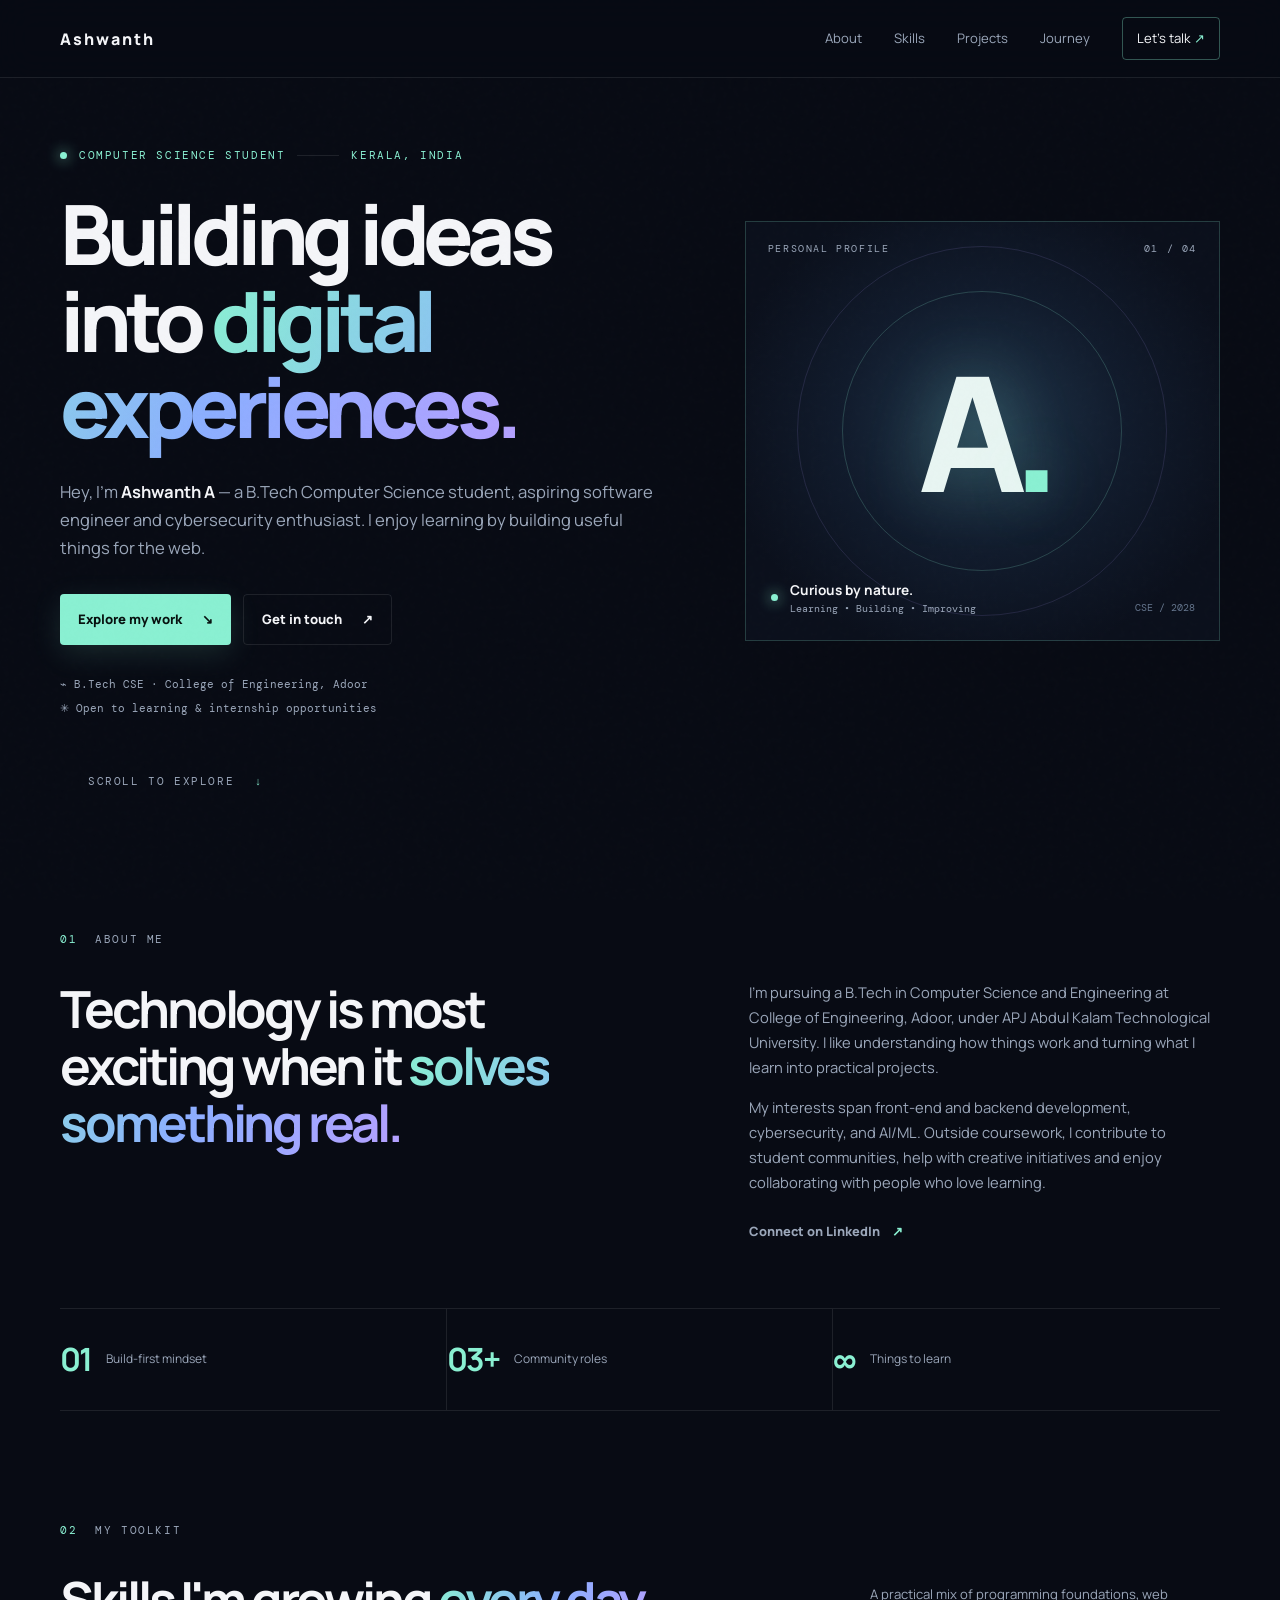
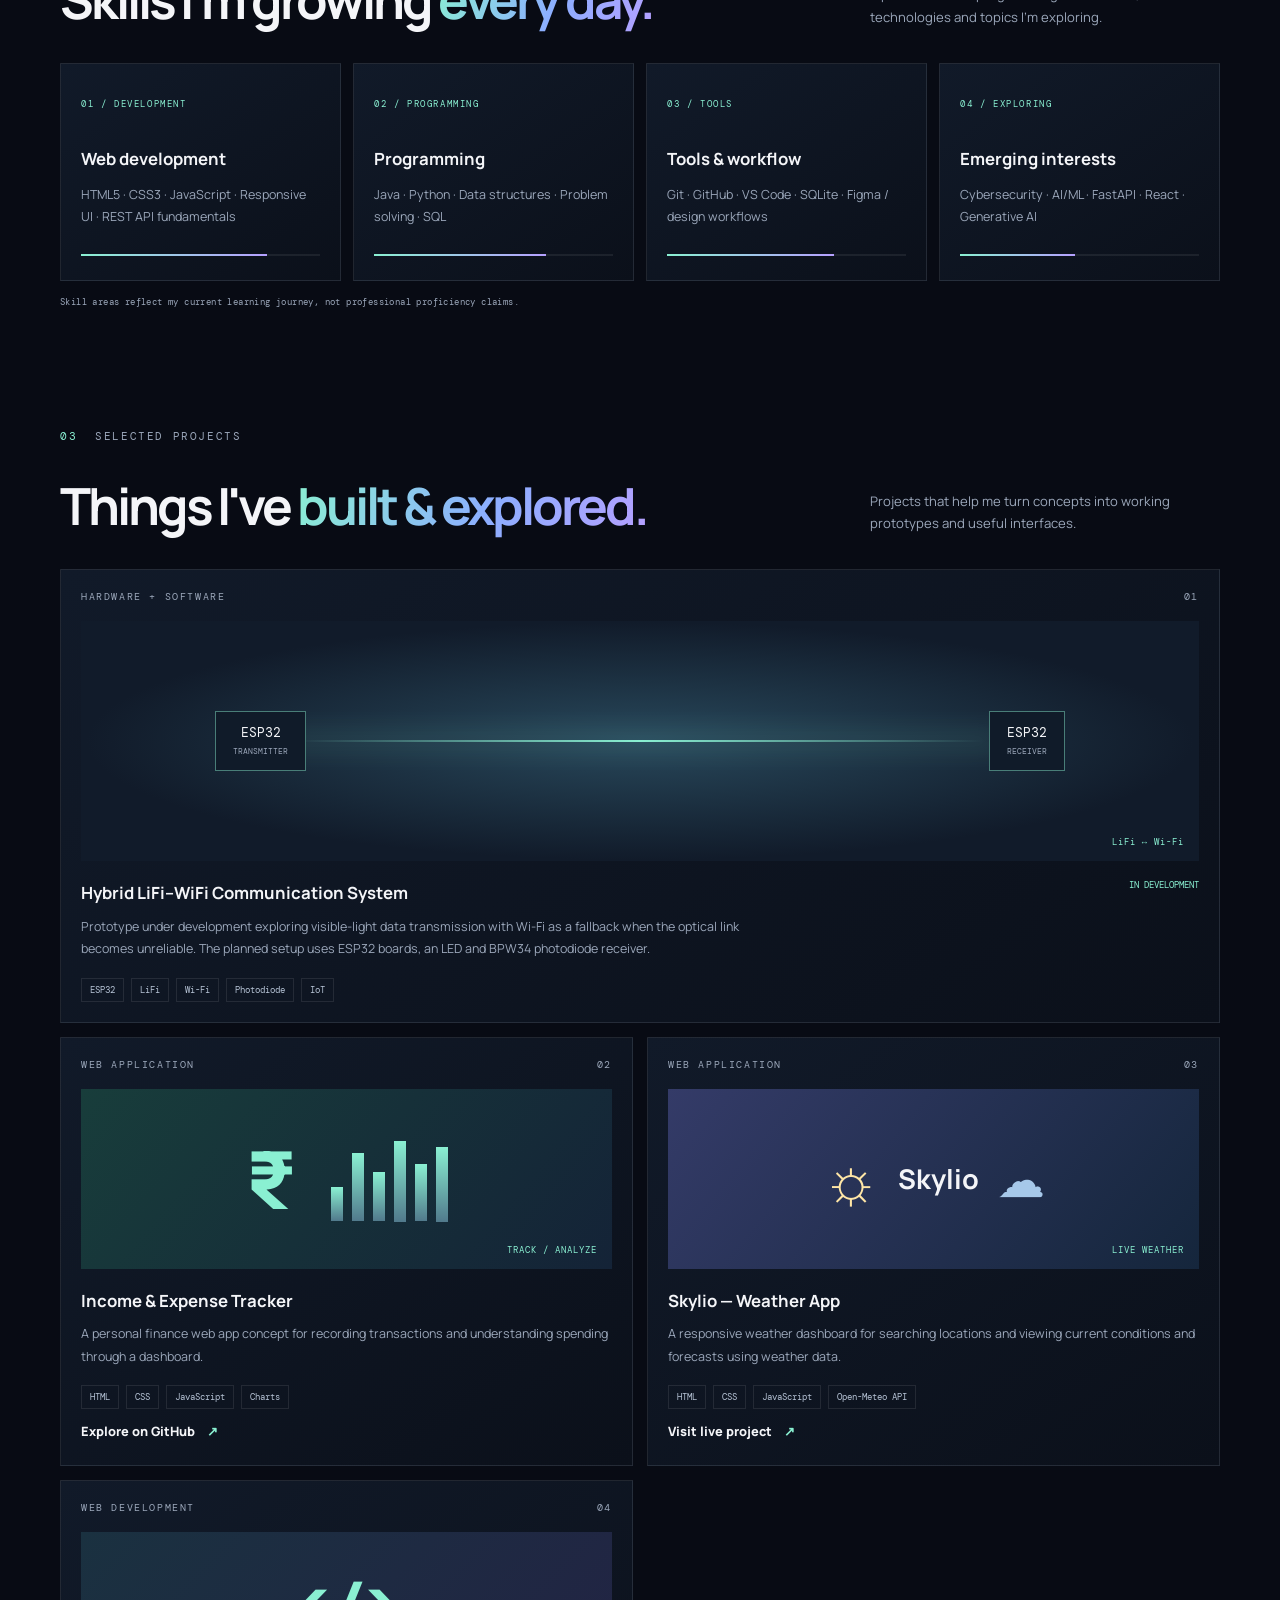
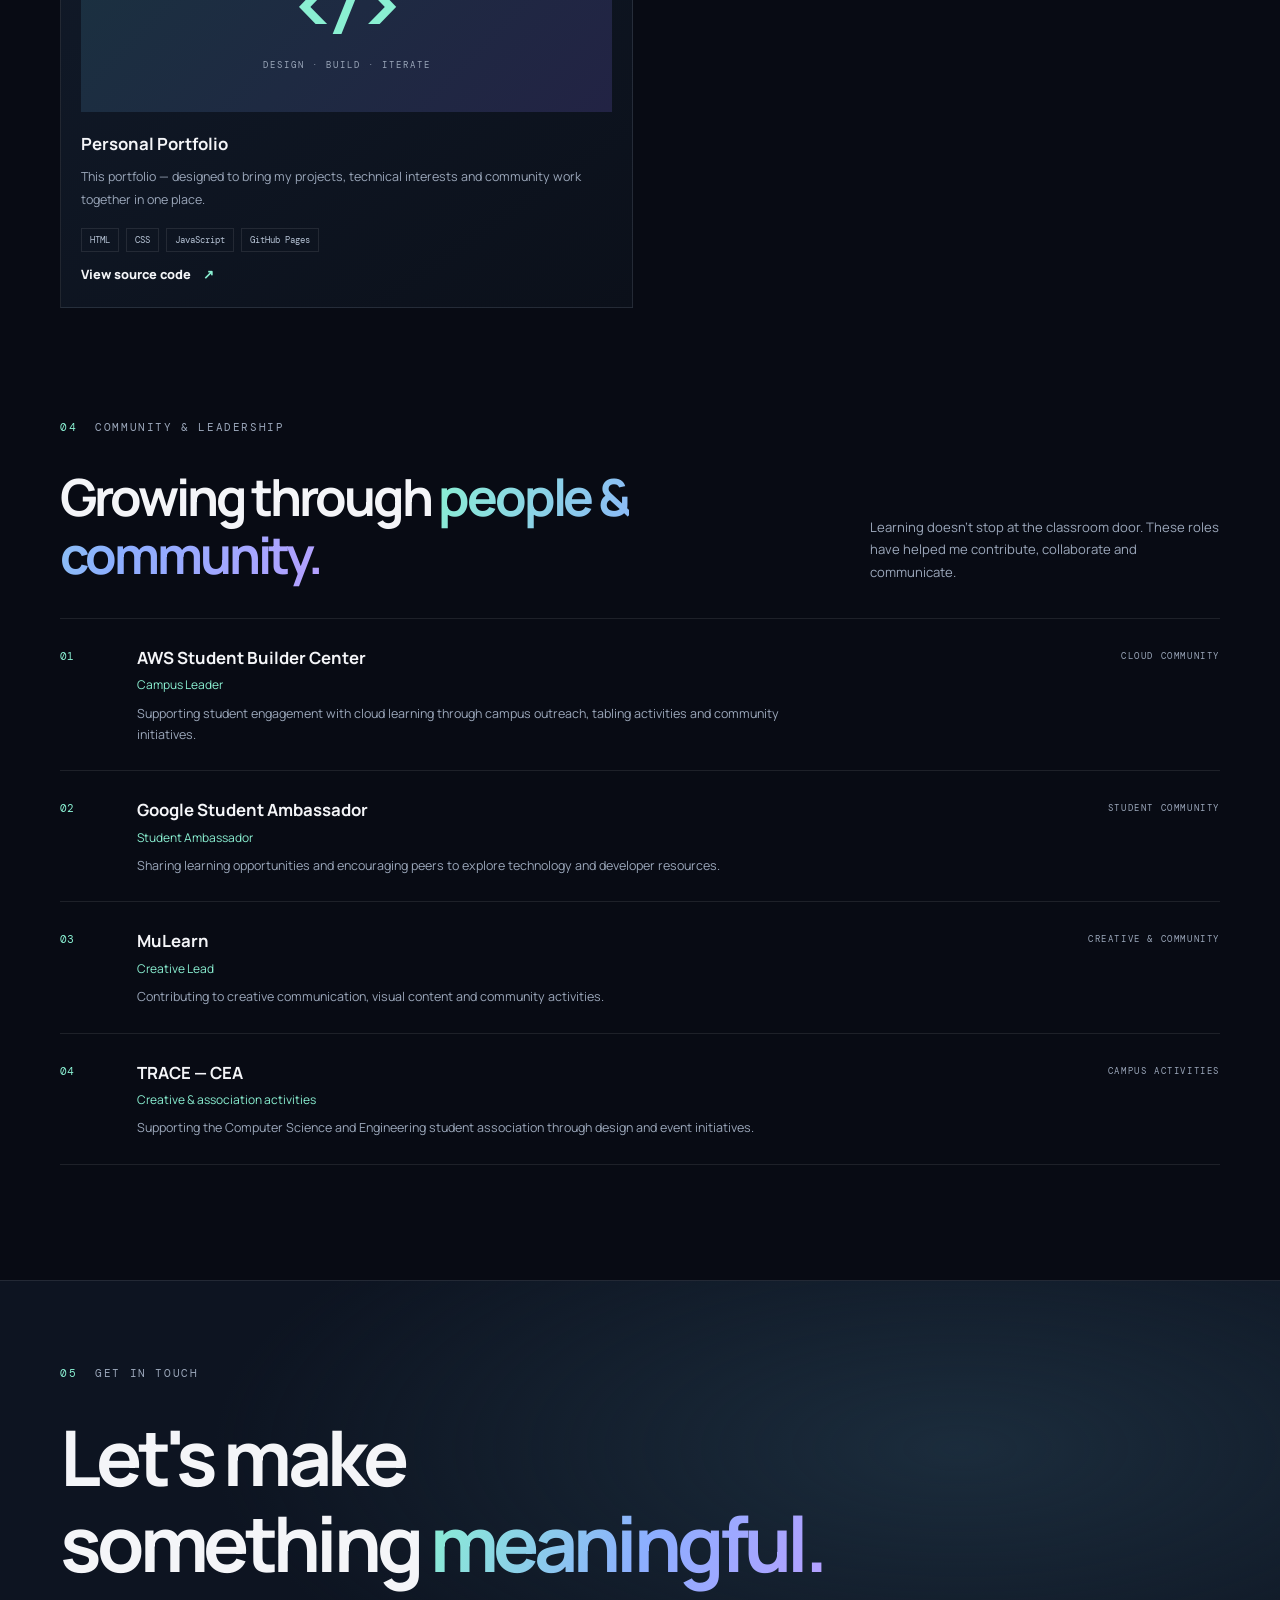
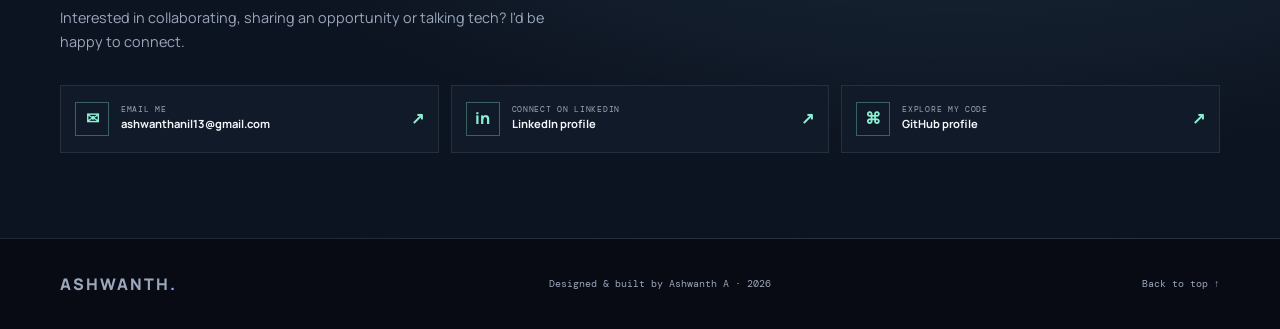
==== index.html @ e75d630b "Change brand name from ASHWANTH to Ashwanth" ====
<!DOCTYPE html>
<html lang="en">
<head>
  <meta charset="UTF-8">
  <meta name="viewport" content="width=device-width, initial-scale=1.0">
  <meta name="description" content="Ashwanth A — Computer Science student, aspiring software engineer and cybersecurity enthusiast. Explore projects, skills and community work.">
  <meta name="theme-color" content="#080b14">
  <title>Ashwanth A — Portfolio</title>
  <link rel="preconnect" href="https://fonts.googleapis.com">
  <link rel="preconnect" href="https://fonts.gstatic.com" crossorigin>
  <link href="https://fonts.googleapis.com/css2?family=DM+Mono:wght@400;500&family=Manrope:wght@400;500;600;700;800&display=swap" rel="stylesheet">
  <link rel="stylesheet" href="style.css">
  <script src="script.js" defer></script>
</head>
<body>
  <div class="noise" aria-hidden="true"></div>
  <header class="header">
    <a class="brand" href="#home">Ashwanth</a>
    <button class="menu-toggle" aria-label="Toggle navigation" aria-expanded="false">☰</button>
    <nav class="nav" aria-label="Main navigation">
      <a href="#about">About</a><a href="#skills">Skills</a><a href="#projects">Projects</a><a href="#journey">Journey</a>
      <a class="nav-cta" href="#contact">Let's talk <span>↗</span></a>
    </nav>
  </header>

  <main>
    <section class="hero wrap" id="home">
      <div class="hero-content reveal">
        <p class="eyebrow"><span class="pulse"></span> COMPUTER SCIENCE STUDENT <span class="eyebrow-line"></span> KERALA, INDIA</p>
        <h1>Building ideas<br>into <span class="gradient">digital experiences.</span></h1>
        <p class="hero-lead">Hey, I'm <strong>Ashwanth A</strong> — a B.Tech Computer Science student, aspiring software engineer and cybersecurity enthusiast. I enjoy learning by building useful things for the web.</p>
        <div class="actions">
          <a class="btn primary" href="#projects">Explore my work <span>↘</span></a>
          <a class="btn secondary" href="#contact">Get in touch <span>↗</span></a>
        </div>
        <div class="quick-facts"><span>⌁ B.Tech CSE · College of Engineering, Adoor</span><span>✳ Open to learning & internship opportunities</span></div>
      </div>
      <aside class="hero-visual reveal" aria-label="Personal introduction">
        <div class="visual-top"><span>PERSONAL PROFILE</span><span>01 / 04</span></div>
        <div class="orbit orbit-one"></div><div class="orbit orbit-two"></div>
        <div class="monogram">A<span>.</span></div>
        <div class="visual-caption"><span class="caption-dot"></span><div><strong>Curious by nature.</strong><small>Learning • Building • Improving</small></div></div>
        <div class="visual-index">CSE / 2028</div>
      </aside>
      <a class="scroll-cue" href="#about">SCROLL TO EXPLORE <span>↓</span></a>
    </section>

    <section class="section wrap" id="about">
      <div class="section-label"><span>01</span><span>ABOUT ME</span></div>
      <div class="about-layout">
        <h2>Technology is most exciting when it <span class="gradient">solves something real.</span></h2>
        <div class="about-copy">
          <p>I'm pursuing a B.Tech in Computer Science and Engineering at College of Engineering, Adoor, under APJ Abdul Kalam Technological University. I like understanding how things work and turning what I learn into practical projects.</p>
          <p>My interests span front-end and backend development, cybersecurity, and AI/ML. Outside coursework, I contribute to student communities, help with creative initiatives and enjoy collaborating with people who love learning.</p>
          <a class="inline-link" href="https://www.linkedin.com/in/ashwanth-a13-" target="_blank" rel="noreferrer">Connect on LinkedIn <span>↗</span></a>
        </div>
      </div>
      <div class="stats-row">
        <div><strong>01</strong><span>Build-first mindset</span></div><div><strong>03+</strong><span>Community roles</span></div><div><strong>∞</strong><span>Things to learn</span></div>
      </div>
    </section>

    <section class="section wrap" id="skills">
      <div class="section-label"><span>02</span><span>MY TOOLKIT</span></div>
      <div class="section-heading"><h2>Skills I'm growing <span class="gradient">every day.</span></h2><p>A practical mix of programming foundations, web technologies and topics I'm exploring.</p></div>
      <div class="skills-grid">
        <article class="skill-card"><span class="card-index">01 / DEVELOPMENT</span><h3>Web development</h3><p>HTML5 · CSS3 · JavaScript · Responsive UI · REST API fundamentals</p><div class="skill-line"><i style="width:78%"></i></div></article>
        <article class="skill-card"><span class="card-index">02 / PROGRAMMING</span><h3>Programming</h3><p>Java · Python · Data structures · Problem solving · SQL</p><div class="skill-line"><i style="width:72%"></i></div></article>
        <article class="skill-card"><span class="card-index">03 / TOOLS</span><h3>Tools & workflow</h3><p>Git · GitHub · VS Code · SQLite · Figma / design workflows</p><div class="skill-line"><i style="width:70%"></i></div></article>
        <article class="skill-card"><span class="card-index">04 / EXPLORING</span><h3>Emerging interests</h3><p>Cybersecurity · AI/ML · FastAPI · React · Generative AI</p><div class="skill-line"><i style="width:48%"></i></div></article>
      </div>
      <p class="fine-print">Skill areas reflect my current learning journey, not professional proficiency claims.</p>
    </section>

    <section class="section wrap" id="projects">
      <div class="section-label"><span>03</span><span>SELECTED PROJECTS</span></div>
      <div class="section-heading"><h2>Things I've <span class="gradient">built & explored.</span></h2><p>Projects that help me turn concepts into working prototypes and useful interfaces.</p></div>
      <div class="projects-grid">
        <article class="project-card featured-project reveal">
          <div class="project-meta"><span>HARDWARE + SOFTWARE</span><span>01</span></div>
          <div class="project-visual lifi-visual"><div class="light-beam"></div><span class="node node-tx">ESP32<br><small>TRANSMITTER</small></span><span class="node node-rx">ESP32<br><small>RECEIVER</small></span><span class="visual-tag">LiFi ↔ Wi-Fi</span></div>
          <div class="project-info"><div><h3>Hybrid LiFi–WiFi Communication System</h3><p>Prototype under development exploring visible-light data transmission with Wi-Fi as a fallback when the optical link becomes unreliable. The planned setup uses ESP32 boards, an LED and BPW34 photodiode receiver.</p></div><span class="status">IN DEVELOPMENT</span></div>
          <div class="tags"><span>ESP32</span><span>LiFi</span><span>Wi-Fi</span><span>Photodiode</span><span>IoT</span></div>
        </article>
        <article class="project-card reveal">
          <div class="project-meta"><span>WEB APPLICATION</span><span>02</span></div>
          <div class="project-visual expense-visual"><span class="currency">₹</span><div class="bars"><i></i><i></i><i></i><i></i><i></i><i></i></div><span class="visual-tag">TRACK / ANALYZE</span></div>
          <div class="project-info"><div><h3>Income & Expense Tracker</h3><p>A personal finance web app concept for recording transactions and understanding spending through a dashboard.</p></div></div>
          <div class="tags"><span>HTML</span><span>CSS</span><span>JavaScript</span><span>Charts</span></div>
          <a class="project-link" href="https://github.com/ashwanth-a" target="_blank" rel="noreferrer">Explore on GitHub <span>↗</span></a>
        </article>
        <article class="project-card reveal">
          <div class="project-meta"><span>WEB APPLICATION</span><span>03</span></div>
          <div class="project-visual weather-visual"><span class="sun">☼</span><strong>Skylio</strong><span class="weather-cloud">☁</span><span class="visual-tag">LIVE WEATHER</span></div>
          <div class="project-info"><div><h3>Skylio — Weather App</h3><p>A responsive weather dashboard for searching locations and viewing current conditions and forecasts using weather data.</p></div></div>
          <div class="tags"><span>HTML</span><span>CSS</span><span>JavaScript</span><span>Open-Meteo API</span></div>
          <a class="project-link" href="https://ashwanth-a.github.io/weather-app/" target="_blank" rel="noreferrer">Visit live project <span>↗</span></a>
        </article>
        <article class="project-card reveal">
          <div class="project-meta"><span>WEB DEVELOPMENT</span><span>04</span></div>
          <div class="project-visual portfolio-visual"><span> &lt;/&gt; </span><small>DESIGN · BUILD · ITERATE</small></div>
          <div class="project-info"><div><h3>Personal Portfolio</h3><p>This portfolio — designed to bring my projects, technical interests and community work together in one place.</p></div></div>
          <div class="tags"><span>HTML</span><span>CSS</span><span>JavaScript</span><span>GitHub Pages</span></div>
          <a class="project-link" href="https://github.com/ashwanth-a/ash-portfolio" target="_blank" rel="noreferrer">View source code <span>↗</span></a>
        </article>
      </div>
    </section>

    <section class="section wrap" id="journey">
      <div class="section-label"><span>04</span><span>COMMUNITY & LEADERSHIP</span></div>
      <div class="section-heading"><h2>Growing through <span class="gradient">people & community.</span></h2><p>Learning doesn't stop at the classroom door. These roles have helped me contribute, collaborate and communicate.</p></div>
      <div class="timeline">
        <article><span class="timeline-mark">01</span><div><h3>AWS Student Builder Center</h3><p class="role">Campus Leader</p><p>Supporting student engagement with cloud learning through campus outreach, tabling activities and community initiatives.</p></div><span class="timeline-type">CLOUD COMMUNITY</span></article>
        <article><span class="timeline-mark">02</span><div><h3>Google Student Ambassador</h3><p class="role">Student Ambassador</p><p>Sharing learning opportunities and encouraging peers to explore technology and developer resources.</p></div><span class="timeline-type">STUDENT COMMUNITY</span></article>
        <article><span class="timeline-mark">03</span><div><h3>MuLearn</h3><p class="role">Creative Lead</p><p>Contributing to creative communication, visual content and community activities.</p></div><span class="timeline-type">CREATIVE & COMMUNITY</span></article>
        <article><span class="timeline-mark">04</span><div><h3>TRACE — CEA</h3><p class="role">Creative & association activities</p><p>Supporting the Computer Science and Engineering student association through design and event initiatives.</p></div><span class="timeline-type">CAMPUS ACTIVITIES</span></article>
      </div>
    </section>

    <section class="contact-section" id="contact">
      <div class="wrap contact-inner reveal"><div class="section-label"><span>05</span><span>GET IN TOUCH</span></div><h2>Let's make<br>something <span class="gradient">meaningful.</span></h2><p>Interested in collaborating, sharing an opportunity or talking tech? I'd be happy to connect.</p><div class="contact-options">
          <a class="contact-option" href="mailto:ashwanthanil13@gmail.com"><span class="contact-icon">✉</span><span><small>EMAIL ME</small><strong>ashwanthanil13@gmail.com</strong></span><b>↗</b></a>
          <a class="contact-option" href="https://www.linkedin.com/in/ashwanth-a13-/" target="_blank" rel="noreferrer"><span class="contact-icon">in</span><span><small>CONNECT ON LINKEDIN</small><strong>LinkedIn profile</strong></span><b>↗</b></a>
          <a class="contact-option" href="https://github.com/ashwanth-a" target="_blank" rel="noreferrer"><span class="contact-icon">⌘</span><span><small>EXPLORE MY CODE</small><strong>GitHub profile</strong></span><b>↗</b></a>
        </div></div>
    </section>
  </main>
  <footer class="footer wrap"><a class="brand" href="#home">ASHWANTH<span>.</span></a><span>Designed & built by Ashwanth A · <span id="year"></span></span><a href="#home">Back to top ↑</a></footer>
</body>
</html>
---- style.css ----
:root{--bg:#080b14;--surface:#101624;--surface2:#141d2e;--text:#f4f5f8;--muted:#9ba7ba;--line:#ffffff17;--mint:#8af0d2;--blue:#8caeff;--purple:#b5a0ff;--display:'Manrope',sans-serif;--mono:'DM Mono',monospace}*{box-sizing:border-box}html{scroll-behavior:smooth;scroll-padding-top:90px}body{margin:0;background:var(--bg);color:var(--text);font-family:var(--display);line-height:1.7;overflow-x:hidden}body:before{content:"";position:fixed;inset:0;pointer-events:none;opacity:.15;background-image:linear-gradient(#ffffff08 1px,transparent 1px),linear-gradient(90deg,#ffffff08 1px,transparent 1px);background-size:64px 64px;mask-image:linear-gradient(to bottom,black,transparent 80%);z-index:-1}.noise{position:fixed;inset:0;pointer-events:none;opacity:.025;z-index:10;background-image:url("data:image/svg+xml,%3Csvg viewBox='0 0 180 180' xmlns='http://www.w3.org/2000/svg'%3E%3Cfilter id='n'%3E%3CfeTurbulence type='fractalNoise' baseFrequency='.9' numOctaves='3' stitchTiles='stitch'/%3E%3C/filter%3E%3Crect width='100%25' height='100%25' filter='url(%23n)' opacity='.5'/%3E%3C/svg%3E")}a{color:inherit;text-decoration:none}.wrap{width:min(1160px,100% - 56px);margin-inline:auto}.header{height:78px;padding:0 max(28px,calc((100vw - 1160px)/2));display:flex;align-items:center;justify-content:space-between;border-bottom:1px solid var(--line);position:sticky;top:0;background:#080b14dc;backdrop-filter:blur(18px);z-index:20}.brand{font:800 1rem var(--display);letter-spacing:2px}.brand span,.gradient{background:linear-gradient(110deg,var(--mint),var(--blue) 55%,var(--purple));-webkit-background-clip:text;background-clip:text;color:transparent}.nav{display:flex;align-items:center;gap:32px;color:var(--muted);font-size:.82rem}.nav a{transition:color .25s}.nav a:hover,.socials a:hover{color:var(--mint)}.nav-cta{border:1px solid #8af0d255;border-radius:4px;padding:9px 14px;color:var(--text)}.nav-cta span,.inline-link span,.project-link span{color:var(--mint)}.menu-toggle{display:none;background:none;color:var(--text);border:0;font-size:1.5rem}.hero{min-height:690px;display:grid;grid-template-columns:1.12fr .88fr;align-items:center;gap:80px;position:relative;padding-top:70px;padding-bottom:105px}.eyebrow,.section-label,.card-index,.project-meta,.visual-top,.timeline-type,.scroll-cue,.fine-print{font: .68rem var(--mono);letter-spacing:1.6px;color:var(--muted)}.eyebrow{color:var(--mint);display:flex;align-items:center;gap:12px}.pulse,.caption-dot{width:7px;height:7px;border-radius:50%;background:var(--mint);box-shadow:0 0 14px var(--mint)}.eyebrow-line{width:42px;height:1px;background:var(--line)}h1,h2,h3,p{margin-top:0}h1{font-size:clamp(3.2rem,6.5vw,6.1rem);line-height:1.04;letter-spacing:-.075em;margin:28px 0;font-weight:800}h2{font-size:clamp(2.1rem,4vw,3.7rem);line-height:1.12;letter-spacing:-.06em;margin:0}.hero-lead{max-width:620px;color:var(--muted);font-size:1.04rem}.hero-lead strong{color:var(--text)}.actions{display:flex;gap:12px;margin:32px 0}.btn{display:inline-flex;align-items:center;gap:20px;padding:13px 18px;border-radius:4px;font-size:.82rem;font-weight:800;transition:transform .25s,box-shadow .25s,background .25s}.btn:hover{transform:translateY(-4px)}.primary{background:var(--mint);color:#07110f;box-shadow:0 8px 30px #8af0d222}.primary:hover{box-shadow:0 12px 38px #8af0d244}.secondary{border:1px solid var(--line)}.quick-facts{display:flex;flex-wrap:wrap;gap:10px 24px;color:var(--muted);font: .7rem var(--mono)}.hero-visual{height:420px;border:1px solid #8af0d233;background:radial-gradient(ellipse at 50% 48%,#20354a 0,#111b2c 43%,#0b101c 78%);position:relative;display:grid;place-items:center;overflow:hidden}.visual-top{position:absolute;top:20px;left:22px;right:22px;display:flex;justify-content:space-between;font-size:.6rem}.orbit{position:absolute;border:1px solid #8af0d233;border-radius:50%;aspect-ratio:1}.orbit-one{width:280px}.orbit-two{width:370px;border-color:#b5a0ff22}.monogram{font-size:10rem;font-weight:800;letter-spacing:-.1em;line-height:1;color:#e8f5f2;text-shadow:0 0 65px #8af0d244;z-index:1}.monogram span{color:var(--mint)}.visual-caption{position:absolute;bottom:25px;left:25px;display:flex;align-items:center;gap:12px}.visual-caption strong,.visual-caption small{display:block}.visual-caption strong{font-size:.85rem}.visual-caption small{color:var(--muted);font: .65rem var(--mono)}.visual-index{position:absolute;right:24px;bottom:26px;font: .65rem var(--mono);color:#65758d}.scroll-cue{position:absolute;bottom:32px;left:28px}.scroll-cue span{color:var(--mint);margin-left:12px}.section{padding-top:112px}.section-label{display:flex;gap:18px;align-items:center;margin-bottom:34px}.section-label span:first-child{color:var(--mint)}.about-layout{display:grid;grid-template-columns:1fr .8fr;gap:100px}.about-layout h2{max-width:560px}.about-copy{color:var(--muted);font-size:.92rem}.inline-link,.project-link{display:inline-flex;gap:12px;margin-top:12px;font-size:.8rem;font-weight:800}.stats-row{margin-top:65px;border-block:1px solid var(--line);display:grid;grid-template-columns:repeat(3,1fr)}.stats-row div{padding:23px 0;display:flex;align-items:center;gap:15px;border-right:1px solid var(--line)}.stats-row div:last-child{border:0}.stats-row strong{font-size:2rem;letter-spacing:-2px;color:var(--mint)}.stats-row span{font-size:.75rem;color:var(--muted)}.section-heading{display:flex;justify-content:space-between;align-items:end;gap:35px;margin-bottom:35px}.section-heading h2{max-width:650px}.section-heading>p{max-width:350px;color:var(--muted);font-size:.82rem;margin:0}.skills-grid{display:grid;grid-template-columns:repeat(4,1fr);gap:12px}.skill-card{padding:24px 20px;border:1px solid var(--line);background:linear-gradient(145deg,#111a29,#0b101a);transition:transform .3s,border-color .3s}.skill-card:hover,.project-card:hover{transform:translateY(-6px);border-color:#8af0d266}.card-index{font-size:.58rem;color:var(--mint)}.skill-card h3{font-size:1.05rem;margin:30px 0 10px}.skill-card p,.project-info p{font-size:.78rem;color:var(--muted);line-height:1.8}.skill-line{height:2px;background:#ffffff12;margin-top:25px}.skill-line i{display:block;height:100%;background:linear-gradient(90deg,var(--mint),var(--purple))}.fine-print{font-size:.58rem;margin-top:15px;letter-spacing:.4px}.projects-grid{display:grid;grid-template-columns:1fr 1fr;gap:14px}.project-card{border:1px solid var(--line);background:linear-gradient(145deg,#111a29,#0b101a);padding:20px;transition:transform .3s,border-color .3s}.featured-project{grid-column:span 2}.project-meta{display:flex;justify-content:space-between;font-size:.6rem}.project-visual{height:180px;margin:18px 0;background:#172337;position:relative;overflow:hidden;display:flex;align-items:center;justify-content:center}.lifi-visual{height:240px;background:radial-gradient(ellipse,#28485b,#111b2a 70%)}.light-beam{position:absolute;width:65%;height:2px;background:linear-gradient(90deg,transparent,var(--mint),transparent);box-shadow:0 0 28px var(--mint);animation:beam 3s ease-in-out infinite}.node{position:absolute;border:1px solid #8af0d277;background:#101b29;padding:12px 17px;text-align:center;font: .8rem var(--mono);z-index:2}.node small{font-size:.48rem;color:var(--muted)}.node-tx{left:12%}.node-rx{right:12%}.visual-tag{position:absolute;bottom:13px;right:15px;font: .55rem var(--mono);letter-spacing:1px;color:var(--mint)}.expense-visual{background:linear-gradient(130deg,#183d3b,#142337);gap:35px}.currency{font-size:5rem;color:var(--mint);font-weight:800}.bars{height:85px;display:flex;align-items:end;gap:9px}.bars i{width:12px;background:linear-gradient(var(--mint),#517a8c);height:40%;animation:bar-rise 1s ease both}.bars i:nth-child(2){height:80%}.bars i:nth-child(3){height:58%}.bars i:nth-child(4){height:95%}.bars i:nth-child(5){height:67%}.bars i:nth-child(6){height:88%}.weather-visual{background:linear-gradient(130deg,#343b68,#15263c);gap:18px}.sun{font-size:4rem;color:#ffe6a6}.weather-visual strong{font-size:1.7rem}.weather-cloud{font-size:3rem;color:#a6c8e9}.portfolio-visual{background:linear-gradient(135deg,#1a3140,#222344);flex-direction:column;gap:12px}.portfolio-visual span{font:700 3.6rem var(--mono);color:var(--mint)}.portfolio-visual small{font: .55rem var(--mono);letter-spacing:2px;color:var(--muted)}.project-info{display:flex;justify-content:space-between;gap:20px;margin-top:18px}.project-info h3{font-size:1.05rem;margin:0 0 8px}.project-info p{margin:0;max-width:700px}.status{font: .55rem var(--mono);color:var(--mint);white-space:nowrap}.tags{display:flex;flex-wrap:wrap;gap:7px;margin-top:17px}.tags span{font: .58rem var(--mono);color:#b7c4d6;border:1px solid var(--line);padding:5px 8px}.project-link{color:var(--text)}.timeline{border-top:1px solid var(--line)}.timeline article{display:grid;grid-template-columns:55px 1fr auto;gap:22px;padding:25px 0;border-bottom:1px solid var(--line);align-items:start}.timeline-mark{font: .7rem var(--mono);color:var(--mint);padding-top:5px}.timeline h3{font-size:1.05rem;margin:0}.timeline .role{font-size:.75rem;color:var(--mint);margin:3px 0 7px}.timeline article div>p:last-child{font-size:.78rem;color:var(--muted);margin:0;max-width:650px}.timeline-type{font-size:.55rem;padding-top:6px}.contact-section{margin-top:115px;border-block:1px solid var(--line);background:radial-gradient(ellipse at 75% 30%,#1b2c3c 0,transparent 55%),#0d1421;padding:85px 0}.contact-inner h2{font-size:clamp(3rem,6vw,5.4rem);margin:15px 0 20px}.contact-inner>p:not(.section-label){color:var(--muted);max-width:500px;font-size:.9rem}.socials{display:flex;gap:25px;margin-top:30px;color:var(--muted);font-size:.78rem}.footer{min-height:90px;display:flex;justify-content:space-between;align-items:center;color:var(--muted);font: .62rem var(--mono)}.footer>a:last-child:hover{color:var(--mint)}.reveal{opacity:0;transform:translateY(22px);transition:opacity .75s ease,transform .75s ease}.reveal.visible{opacity:1;transform:translateY(0)}@keyframes beam{0%,100%{opacity:.35;transform:scaleX(.65)}50%{opacity:1;transform:scaleX(1.08)}}@keyframes bar-rise{from{transform:scaleY(.15);transform-origin:bottom}to{transform:scaleY(1);transform-origin:bottom}}@media(max-width:900px){.hero{gap:35px}.skills-grid{grid-template-columns:repeat(2,1fr)}.section-heading{display:block}.section-heading>p{margin-top:15px}.about-layout{gap:45px}}@media(max-width:650px){.wrap{width:calc(100% - 36px)}.header{height:68px;padding:0 18px}.menu-toggle{display:block}.nav{display:none;position:absolute;top:68px;left:0;right:0;padding:20px;background:#0e1523;flex-direction:column;align-items:stretch;border-bottom:1px solid var(--line)}.nav.open{display:flex}.nav-cta{text-align:center}.hero{grid-template-columns:1fr;min-height:auto;padding-top:80px;padding-bottom:100px;gap:45px}.hero-visual{height:340px}.monogram{font-size:8rem}.orbit-one{width:220px}.orbit-two{width:290px}.scroll-cue{left:18px}.about-layout{grid-template-columns:1fr;gap:25px}.stats-row{margin-top:35px}.stats-row div{display:block;padding:15px 8px}.stats-row strong,.stats-row span{display:block}.stats-row strong{font-size:1.6rem}.stats-row span{font-size:.62rem}.section{padding-top:78px}.skills-grid,.projects-grid{grid-template-columns:1fr}.featured-project{grid-column:auto}.project-info{display:block}.status{display:inline-block;margin-top:12px}.timeline article{grid-template-columns:30px 1fr;gap:12px}.timeline-type{grid-column:2}.contact-section{margin-top:80px;padding:70px 0}.footer{padding:22px 0;gap:12px;flex-wrap:wrap}.footer span{order:3;width:100%}.eyebrow{font-size:.57rem;letter-spacing:1px}h1{font-size:clamp(3rem,13vw,4.5rem)}}@media(prefers-reduced-motion:reduce){html{scroll-behavior:auto}*,*::before,*::after{animation:none!important;transition:none!important}.reveal{opacity:1;transform:none}}
/* TaskFlow project artwork */
.taskflow-visual{background:linear-gradient(135deg,#172c3d,#171d35);gap:10px;padding:28px 20px;align-items:center}
.task-board{width:27%;min-height:100px;padding:10px 8px;background:#0c1421;border:1px solid #ffffff18;display:flex;flex-direction:column;gap:8px;box-shadow:0 8px 22px #0003}
.task-board span{font: .48rem var(--mono);letter-spacing:.6px;color:var(--mint);white-space:nowrap}
.task-board i{height:12px;background:#29394b;border-left:3px solid #8296b4;display:block}
.task-board i:nth-of-type(2){width:78%}
.task-board i:nth-of-type(3){width:58%}
.active-board{border-color:#8af0d277;transform:translateY(-8px)}
.active-board i:first-of-type{border-color:var(--purple)}
.contact-options{display:grid;grid-template-columns:repeat(3,1fr);gap:12px;margin-top:30px}
.contact-option{display:flex;align-items:center;gap:12px;padding:16px 14px;border:1px solid var(--line);background:#111a29;transition:border-color .18s,background .18s}
.contact-option:hover{border-color:#8af0d288;background:#152335}
.contact-icon{width:34px;height:34px;display:grid;place-items:center;border:1px solid #8af0d255;color:var(--mint);font-weight:800;flex:none}
.contact-option span:nth-child(2){min-width:0;display:flex;flex-direction:column}
.contact-option small{font: .5rem var(--mono);letter-spacing:.7px;color:var(--muted)}
.contact-option strong{font-size:.7rem;overflow-wrap:anywhere}
.contact-option>b{margin-left:auto;color:var(--mint)}
.btn{transition:transform .16s,box-shadow .16s,background .16s}
.skill-card,.project-card{transition:transform .18s,border-color .18s}
.nav a,.socials a{transition:color .16s}
.reveal{transition:opacity .38s ease,transform .38s ease}
@media(max-width:650px){.contact-options{grid-template-columns:1fr}.task-board{min-height:85px}}
@media(prefers-reduced-motion:reduce){.taskflow-visual *{animation:none!important;transition:none!important}}
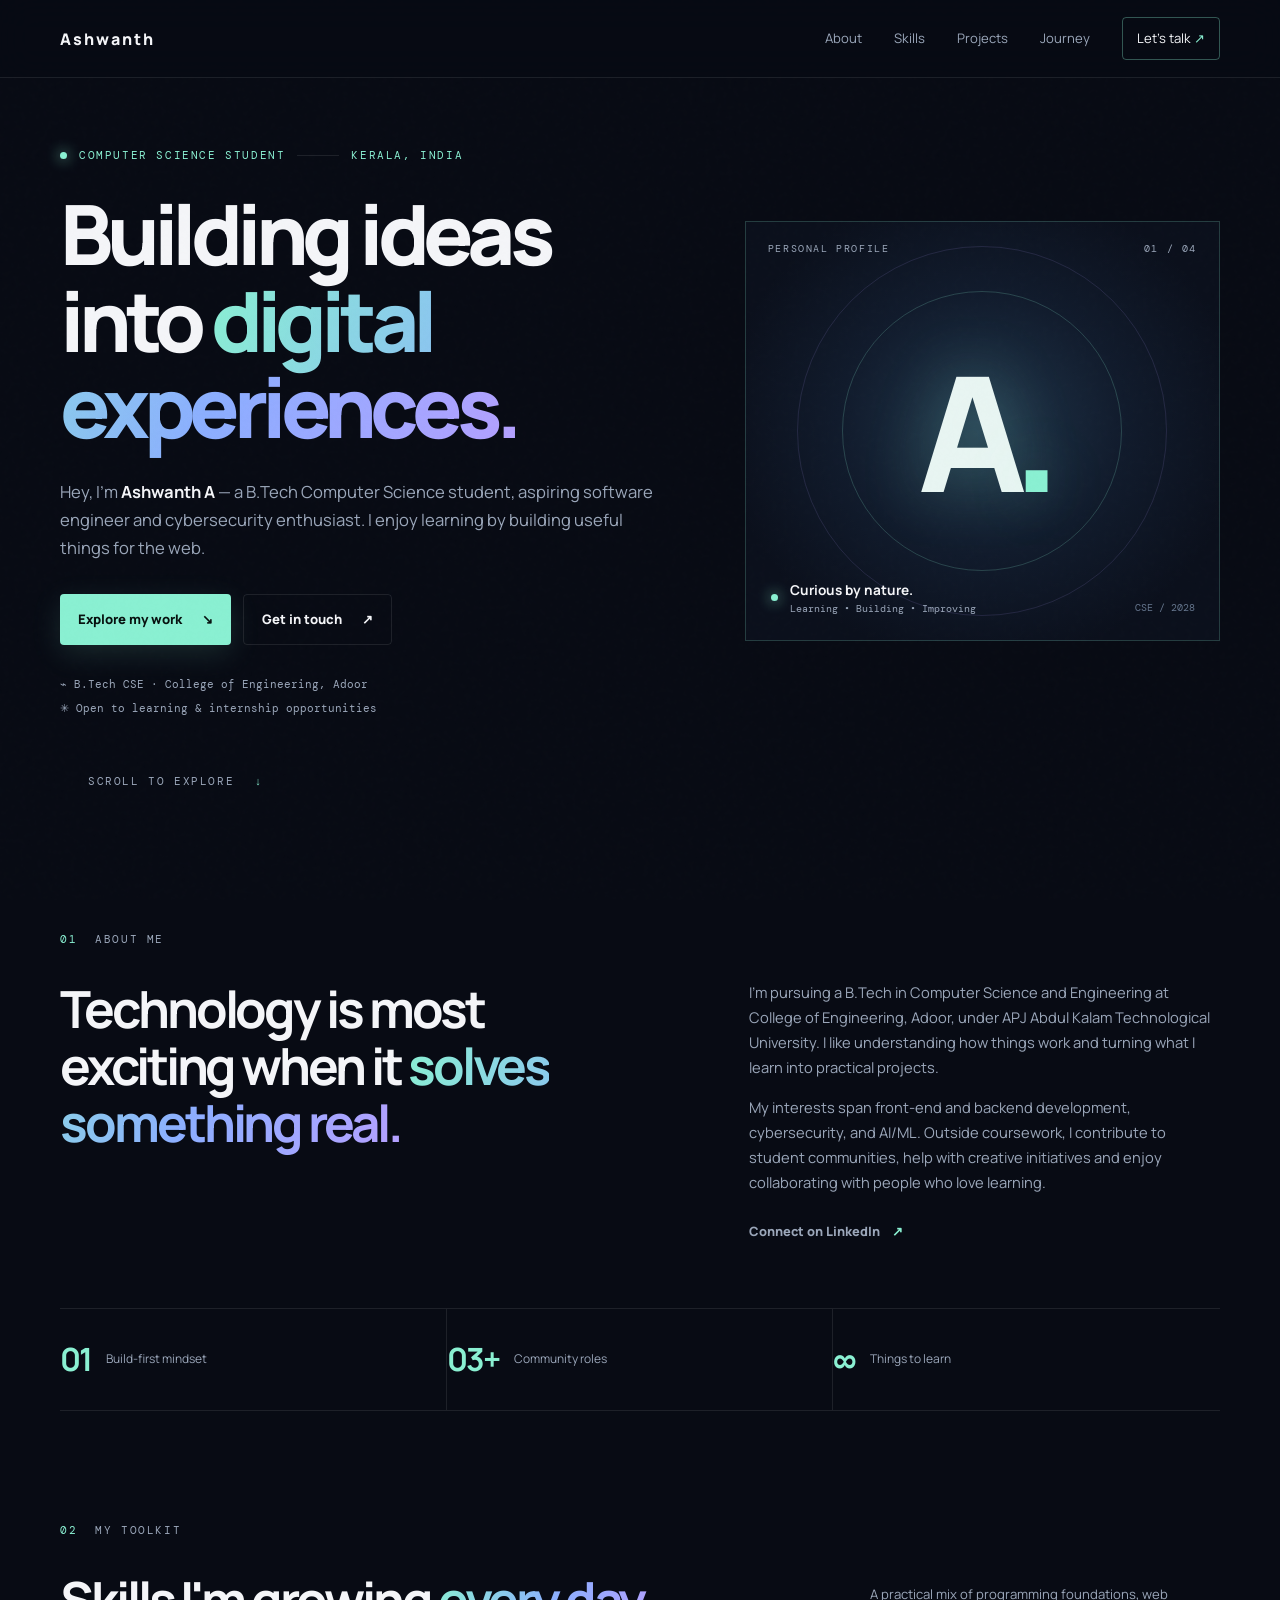
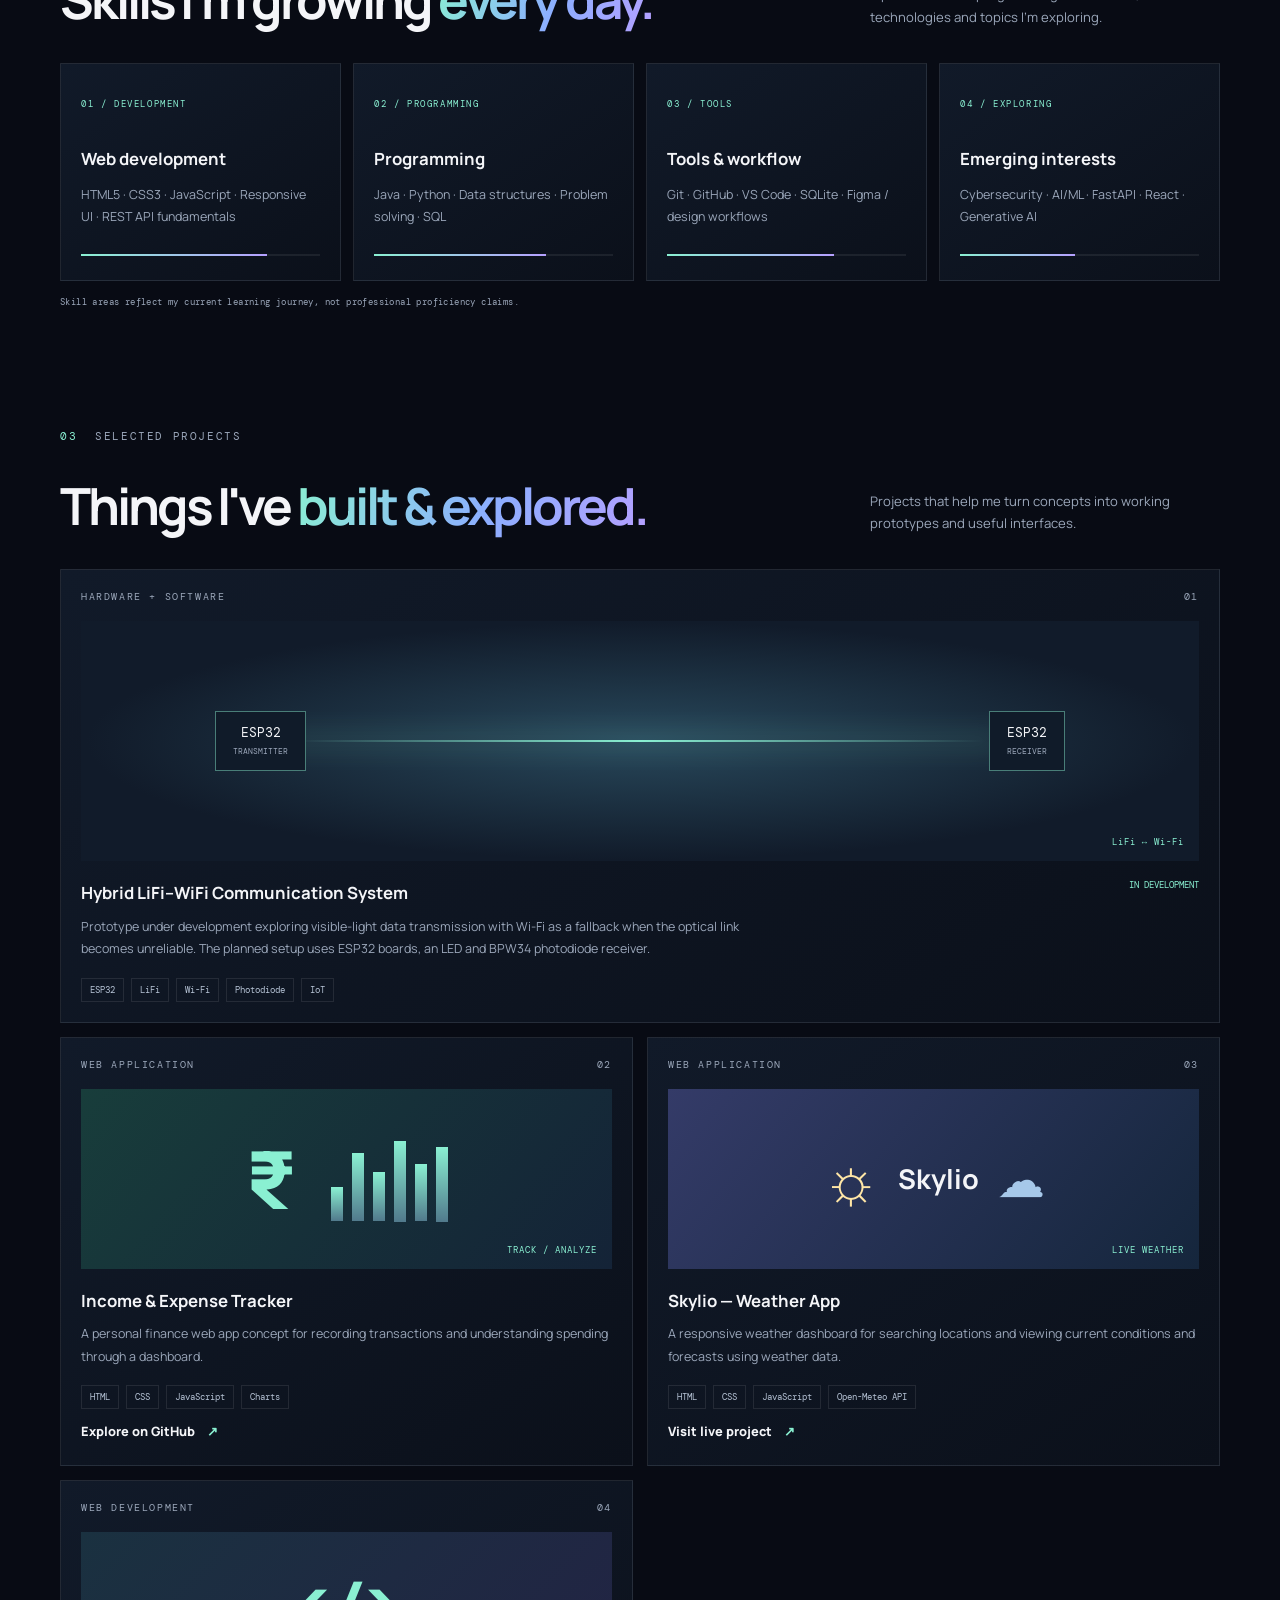
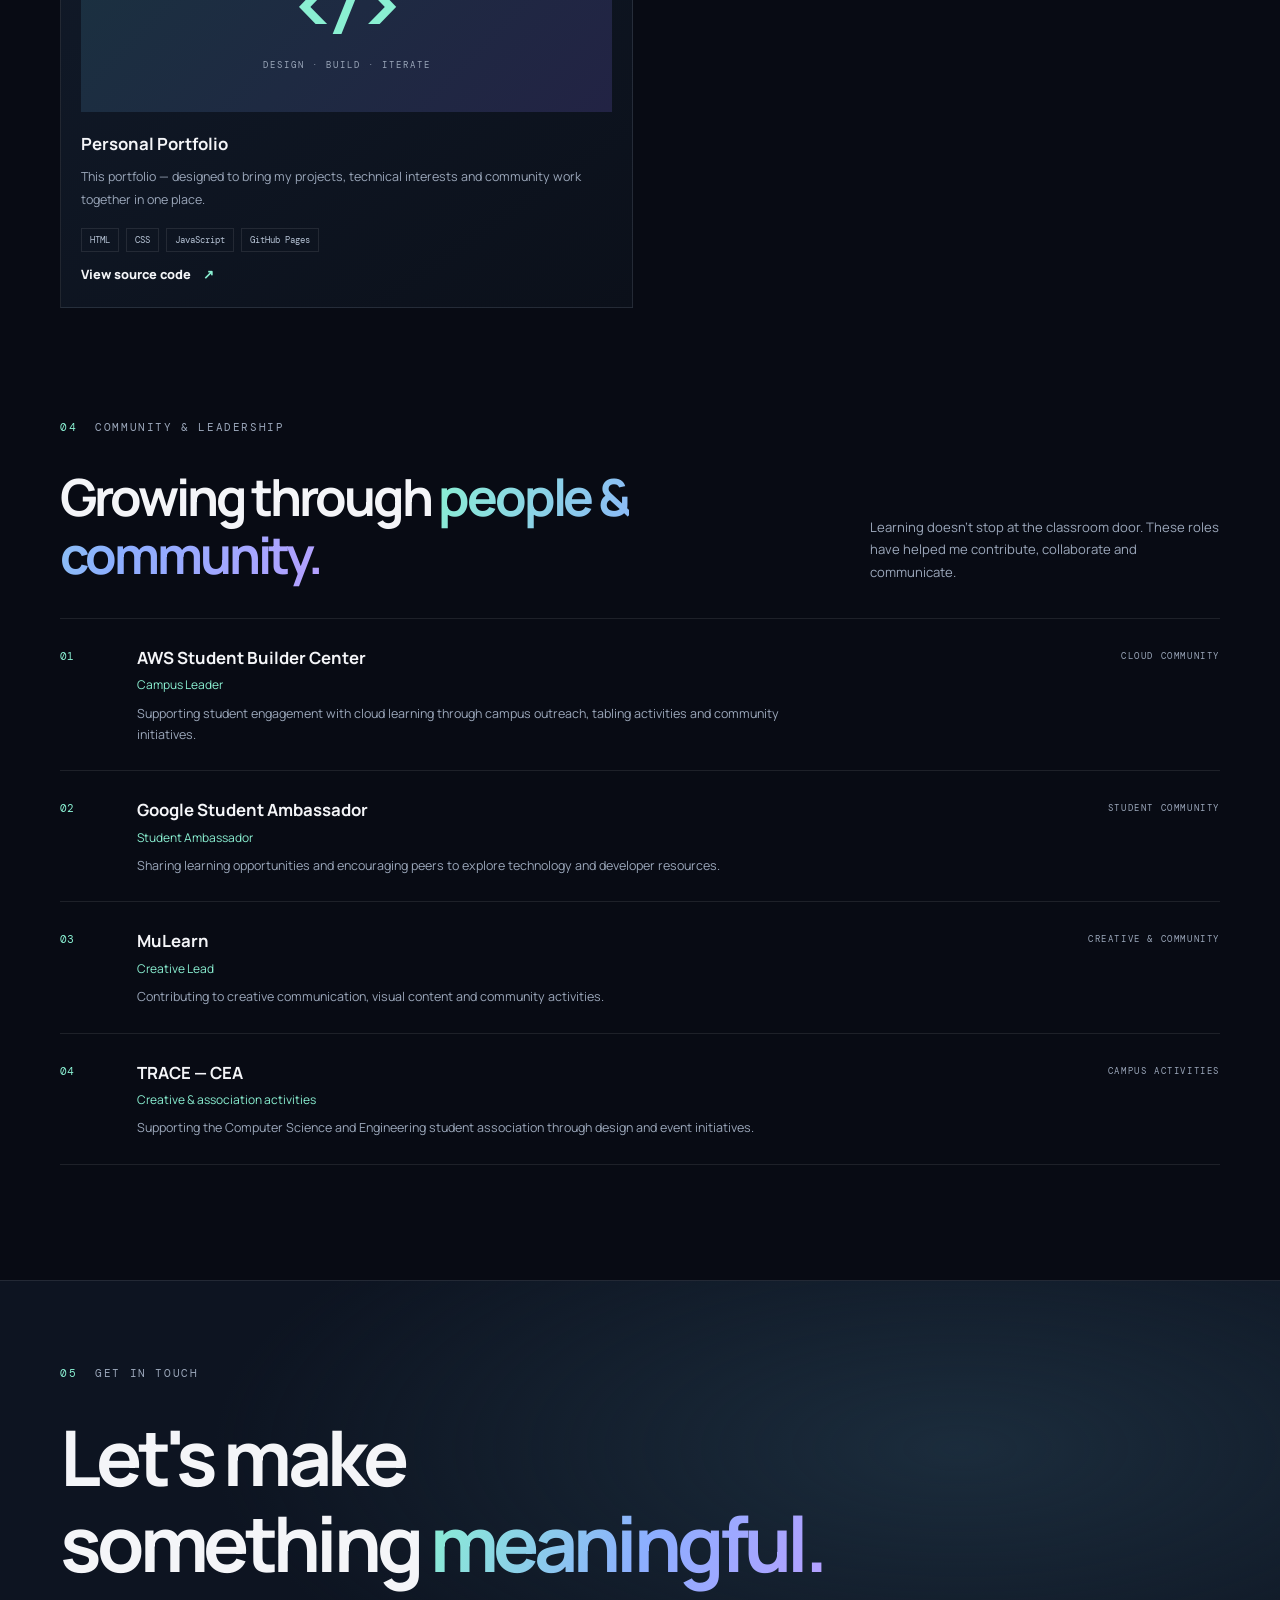
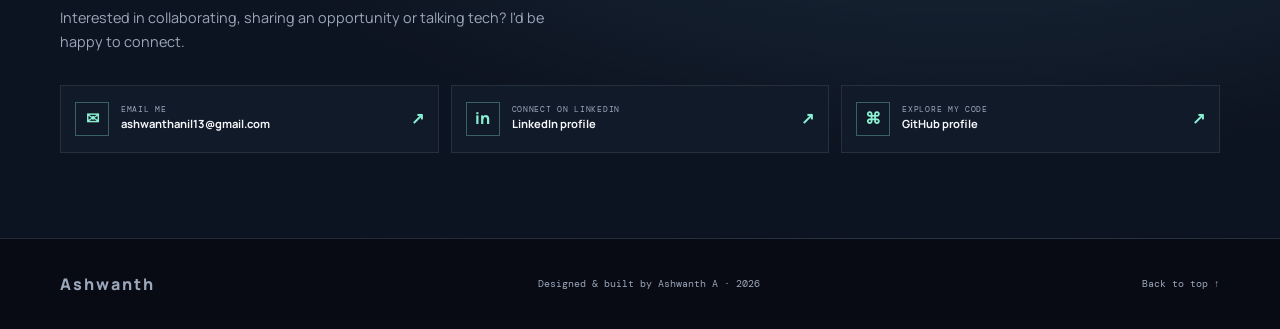
==== commit d29dc040: "Update index.html" ====
--- a/index.html
+++ b/index.html
@@ -125,6 +125,6 @@
         </div></div>
     </section>
   </main>
-  <footer class="footer wrap"><a class="brand" href="#home">ASHWANTH<span>.</span></a><span>Designed & built by Ashwanth A · <span id="year"></span></span><a href="#home">Back to top ↑</a></footer>
+  <footer class="footer wrap"><a class="brand" href="#home">Ashwanth</a><span>Designed & built by Ashwanth A · <span id="year"></span></span><a href="#home">Back to top ↑</a></footer>
 </body>
 </html>
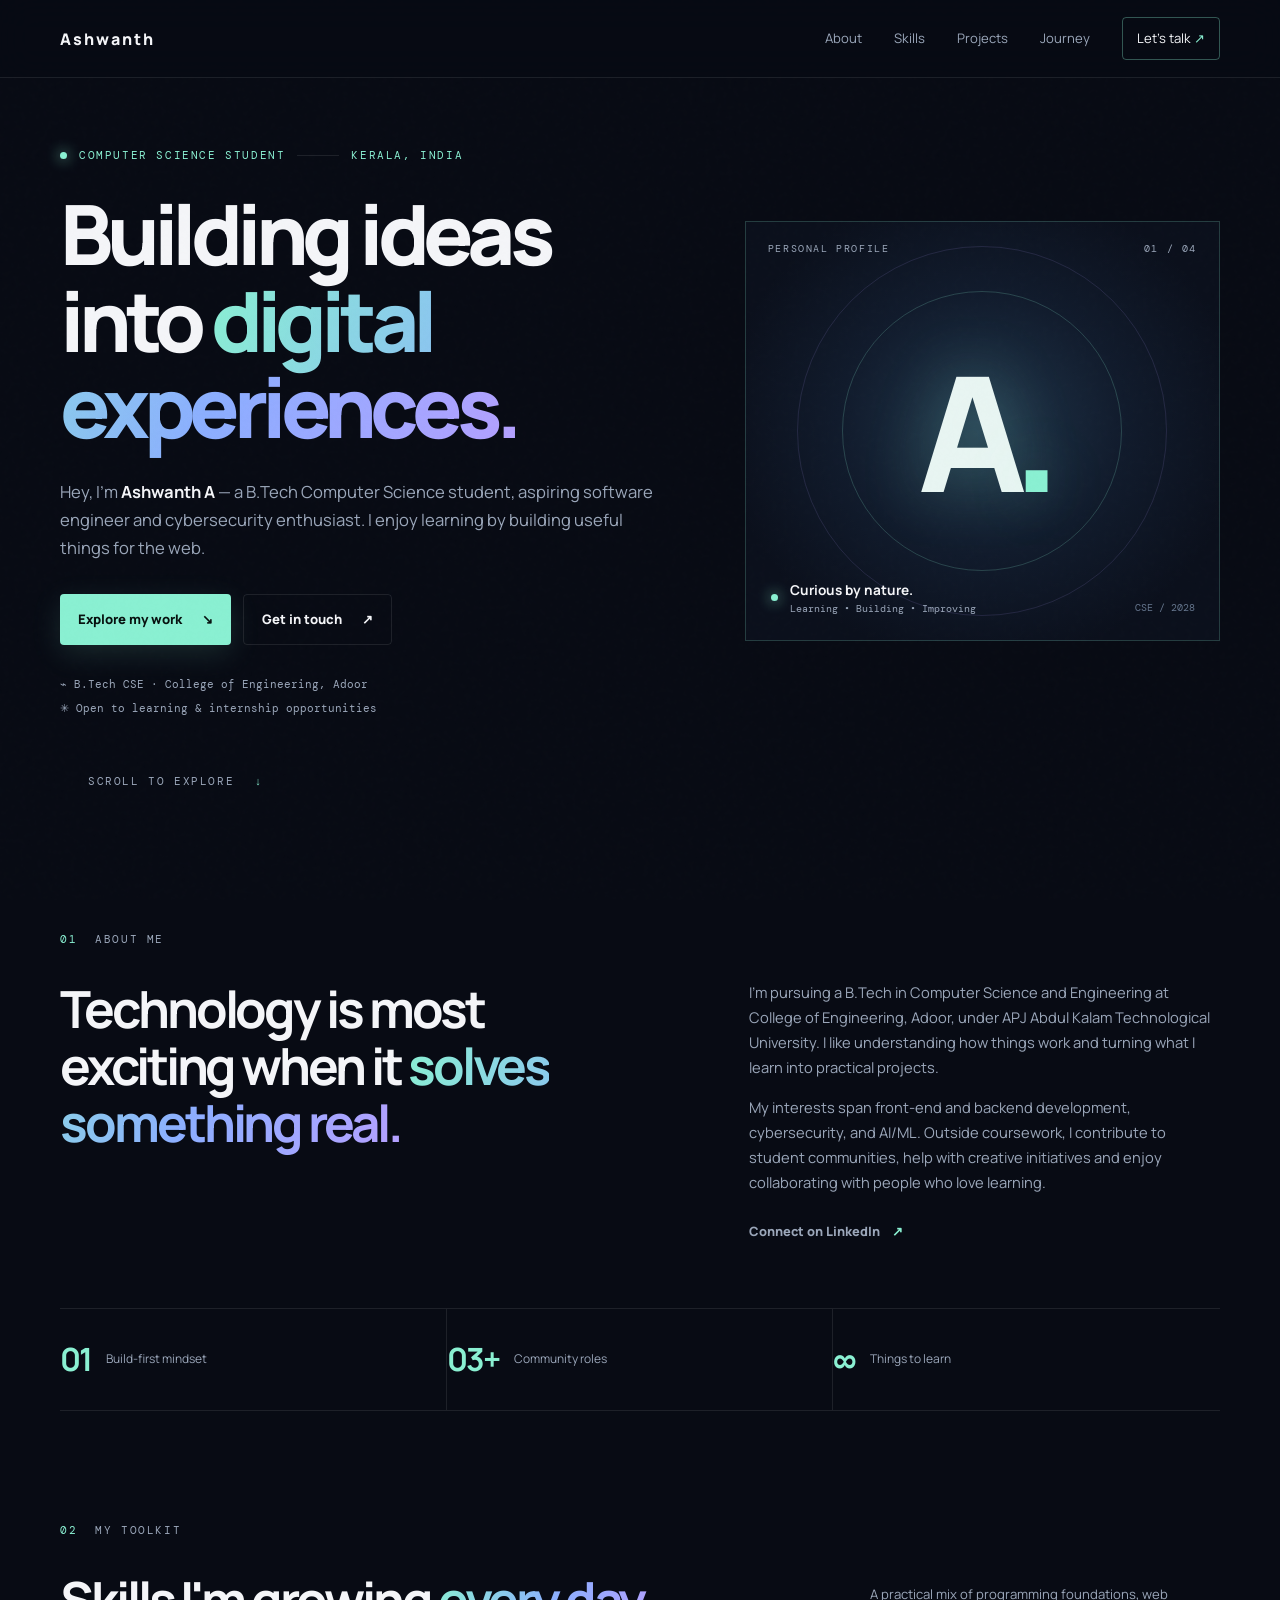
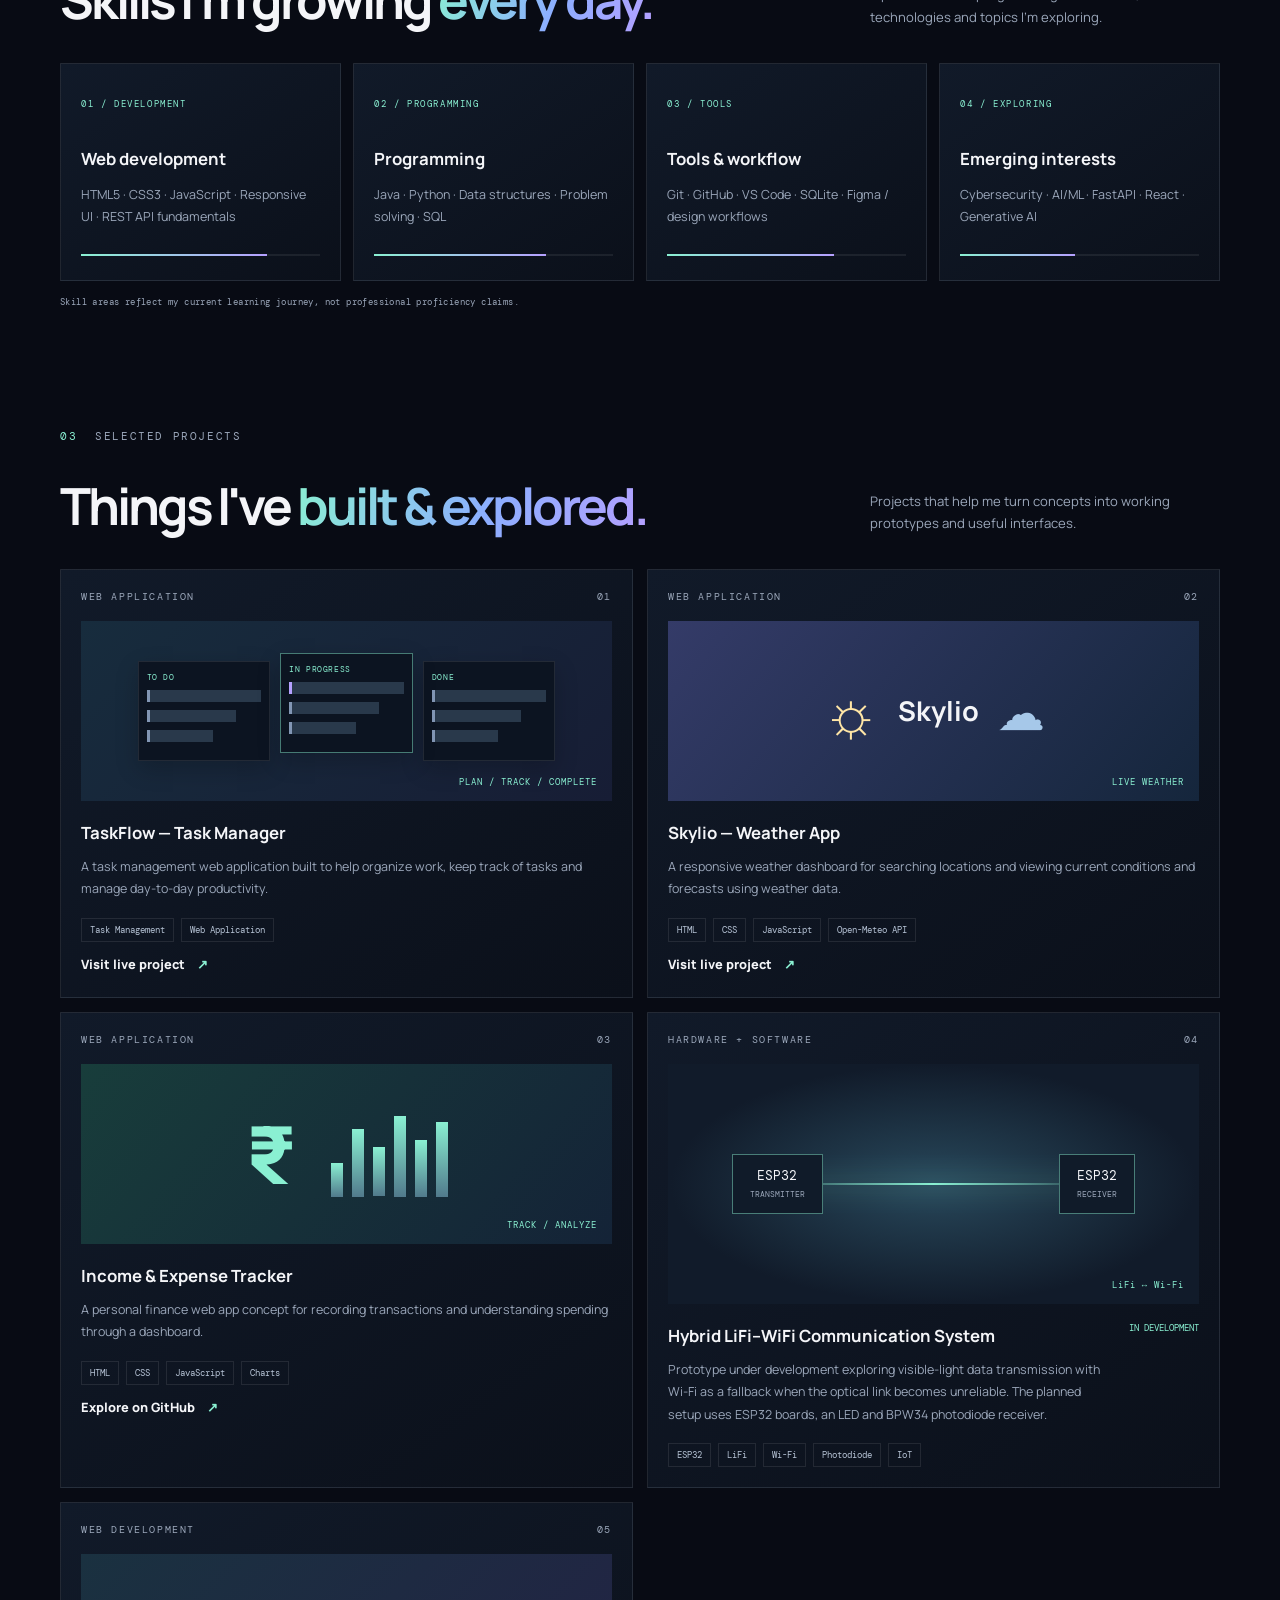
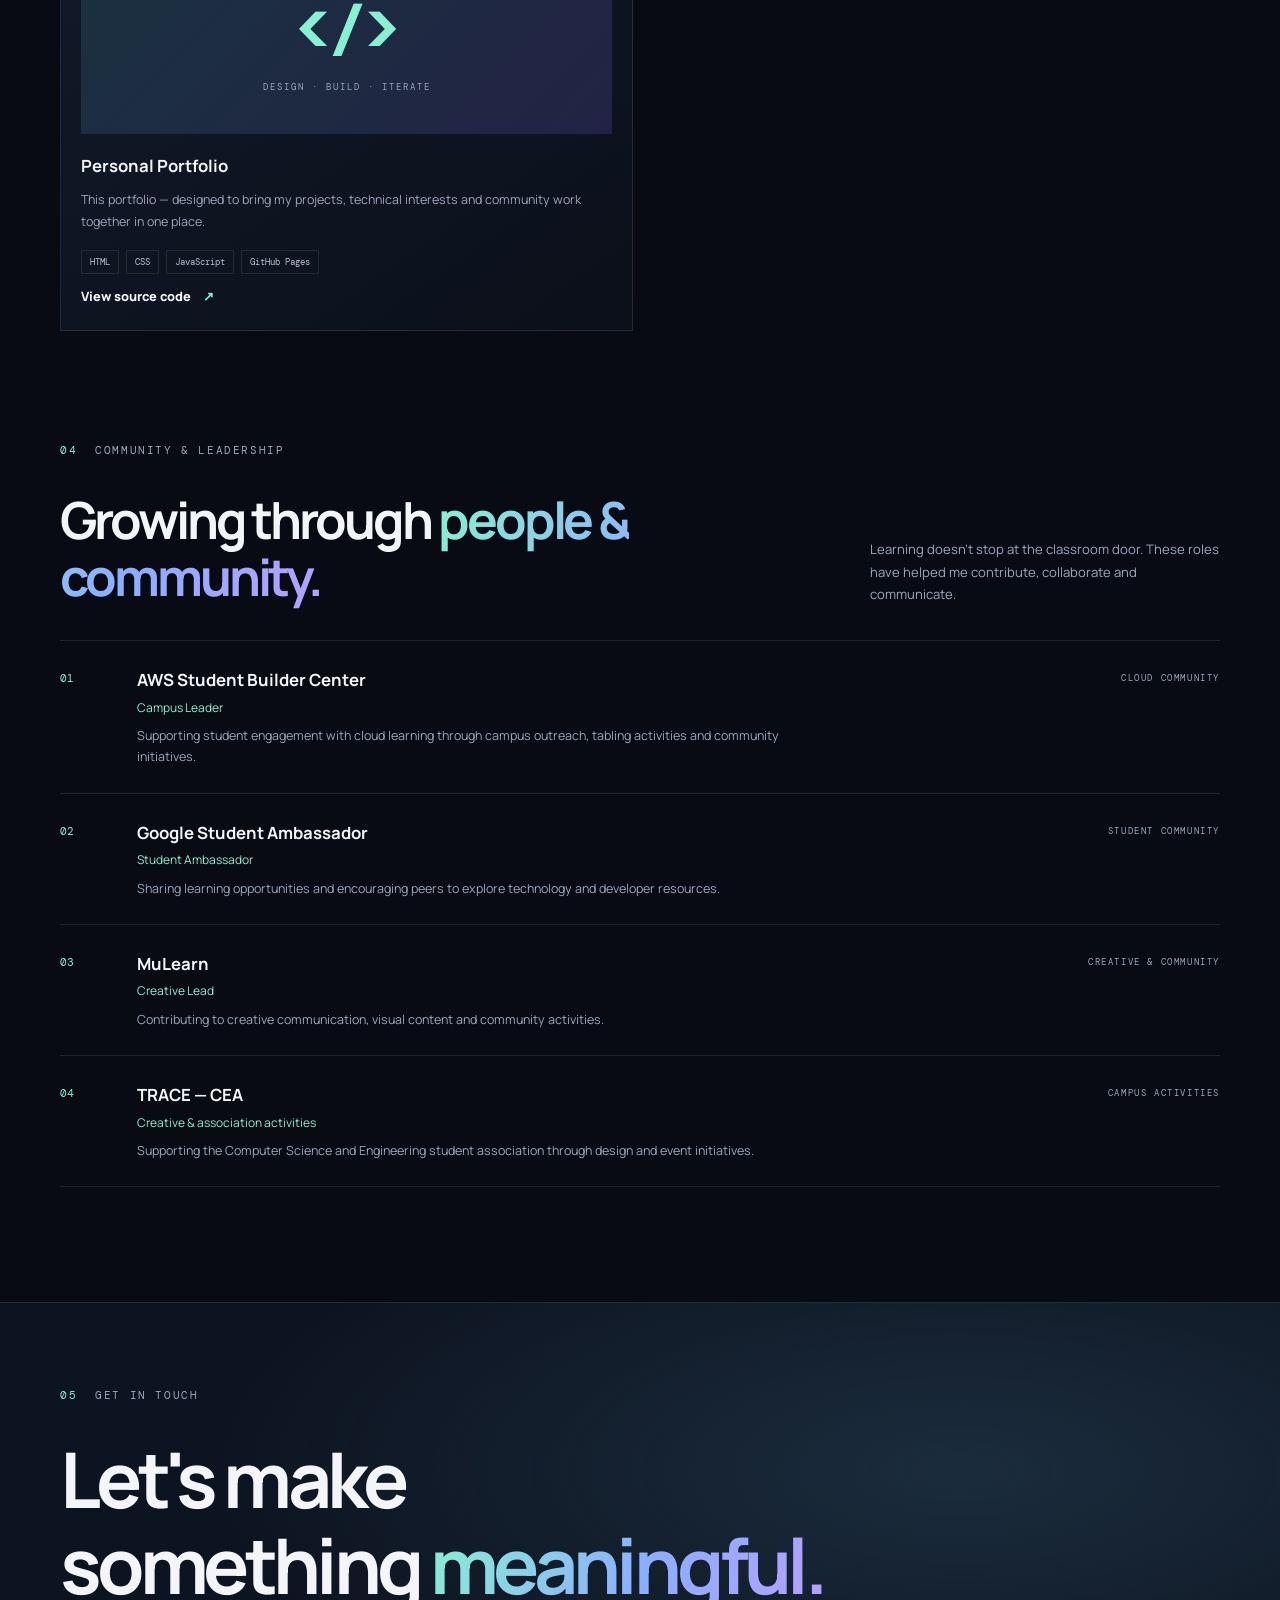
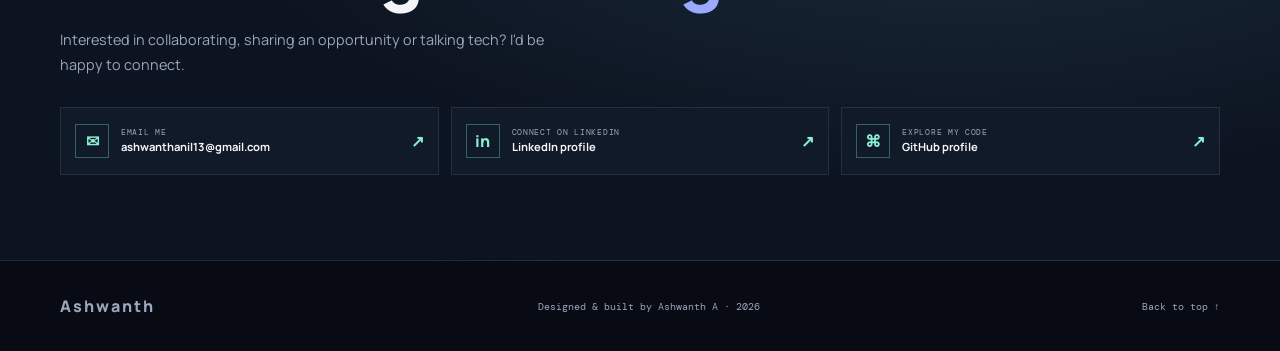
==== commit 2d67a469: "Reorder portfolio projects and add TaskFlow" ====
--- a/index.html
+++ b/index.html
@@ -13,7 +13,7 @@
   <script src="script.js" defer></script>
 </head>
 <body>
-  <div class="noise" aria-hidden="true"></div>
+  <div  class="noise" aria-hidden="true"></div>
   <header class="header">
     <a class="brand" href="#home">Ashwanth</a>
     <button class="menu-toggle" aria-label="Toggle navigation" aria-expanded="false">☰</button>
@@ -76,28 +76,40 @@
       <div class="section-label"><span>03</span><span>SELECTED PROJECTS</span></div>
       <div class="section-heading"><h2>Things I've <span class="gradient">built & explored.</span></h2><p>Projects that help me turn concepts into working prototypes and useful interfaces.</p></div>
       <div class="projects-grid">
-        <article class="project-card featured-project reveal">
-          <div class="project-meta"><span>HARDWARE + SOFTWARE</span><span>01</span></div>
-          <div class="project-visual lifi-visual"><div class="light-beam"></div><span class="node node-tx">ESP32<br><small>TRANSMITTER</small></span><span class="node node-rx">ESP32<br><small>RECEIVER</small></span><span class="visual-tag">LiFi ↔ Wi-Fi</span></div>
-          <div class="project-info"><div><h3>Hybrid LiFi–WiFi Communication System</h3><p>Prototype under development exploring visible-light data transmission with Wi-Fi as a fallback when the optical link becomes unreliable. The planned setup uses ESP32 boards, an LED and BPW34 photodiode receiver.</p></div><span class="status">IN DEVELOPMENT</span></div>
-          <div class="tags"><span>ESP32</span><span>LiFi</span><span>Wi-Fi</span><span>Photodiode</span><span>IoT</span></div>
+        <article class="project-card reveal">
+          <div class="project-meta"><span>WEB APPLICATION</span><span>01</span></div>
+          <div class="project-visual taskflow-visual">
+            <div class="task-board"><span>TO DO</span><i></i><i></i><i></i></div>
+            <div class="task-board active-board"><span>IN PROGRESS</span><i></i><i></i><i></i></div>
+            <div class="task-board"><span>DONE</span><i></i><i></i><i></i></div>
+            <span class="visual-tag">PLAN / TRACK / COMPLETE</span>
+          </div>
+          <div class="project-info"><div><h3>TaskFlow — Task Manager</h3><p>A task management web application built to help organize work, keep track of tasks and manage day-to-day productivity.</p></div></div>
+          <div class="tags"><span>Task Management</span><span>Web Application</span></div>
+          <a class="project-link" href="https://ashwanth-a.github.io/taskflow-task-manager/" target="_blank" rel="noreferrer">Visit live project <span>↗</span></a>
         </article>
         <article class="project-card reveal">
           <div class="project-meta"><span>WEB APPLICATION</span><span>02</span></div>
+          <div class="project-visual weather-visual"><span class="sun">☼</span><strong>Skylio</strong><span class="weather-cloud">☁</span><span class="visual-tag">LIVE WEATHER</span></div>
+          <div class="project-info"><div><h3>Skylio — Weather App</h3><p>A responsive weather dashboard for searching locations and viewing current conditions and forecasts using weather data.</p></div></div>
+          <div class="tags"><span>HTML</span><span>CSS</span><span>JavaScript</span><span>Open-Meteo API</span></div>
+          <a class="project-link" href="https://ashwanth-a.github.io/weather-app/" target="_blank" rel="noreferrer">Visit live project <span>↗</span></a>
+        </article>
+        <article class="project-card reveal">
+          <div class="project-meta"><span>WEB APPLICATION</span><span>03</span></div>
           <div class="project-visual expense-visual"><span class="currency">₹</span><div class="bars"><i></i><i></i><i></i><i></i><i></i><i></i></div><span class="visual-tag">TRACK / ANALYZE</span></div>
           <div class="project-info"><div><h3>Income & Expense Tracker</h3><p>A personal finance web app concept for recording transactions and understanding spending through a dashboard.</p></div></div>
           <div class="tags"><span>HTML</span><span>CSS</span><span>JavaScript</span><span>Charts</span></div>
           <a class="project-link" href="https://github.com/ashwanth-a" target="_blank" rel="noreferrer">Explore on GitHub <span>↗</span></a>
         </article>
         <article class="project-card reveal">
-          <div class="project-meta"><span>WEB APPLICATION</span><span>03</span></div>
-          <div class="project-visual weather-visual"><span class="sun">☼</span><strong>Skylio</strong><span class="weather-cloud">☁</span><span class="visual-tag">LIVE WEATHER</span></div>
-          <div class="project-info"><div><h3>Skylio — Weather App</h3><p>A responsive weather dashboard for searching locations and viewing current conditions and forecasts using weather data.</p></div></div>
-          <div class="tags"><span>HTML</span><span>CSS</span><span>JavaScript</span><span>Open-Meteo API</span></div>
-          <a class="project-link" href="https://ashwanth-a.github.io/weather-app/" target="_blank" rel="noreferrer">Visit live project <span>↗</span></a>
+          <div class="project-meta"><span>HARDWARE + SOFTWARE</span><span>04</span></div>
+          <div class="project-visual lifi-visual"><div class="light-beam"></div><span class="node node-tx">ESP32<br><small>TRANSMITTER</small></span><span class="node node-rx">ESP32<br><small>RECEIVER</small></span><span class="visual-tag">LiFi ↔ Wi-Fi</span></div>
+          <div class="project-info"><div><h3>Hybrid LiFi–WiFi Communication System</h3><p>Prototype under development exploring visible-light data transmission with Wi-Fi as a fallback when the optical link becomes unreliable. The planned setup uses ESP32 boards, an LED and BPW34 photodiode receiver.</p></div><span class="status">IN DEVELOPMENT</span></div>
+          <div class="tags"><span>ESP32</span><span>LiFi</span><span>Wi-Fi</span><span>Photodiode</span><span>IoT</span></div>
         </article>
         <article class="project-card reveal">
-          <div class="project-meta"><span>WEB DEVELOPMENT</span><span>04</span></div>
+          <div class="project-meta"><span>WEB DEVELOPMENT</span><span>05</span></div>
           <div class="project-visual portfolio-visual"><span> &lt;/&gt; </span><small>DESIGN · BUILD · ITERATE</small></div>
           <div class="project-info"><div><h3>Personal Portfolio</h3><p>This portfolio — designed to bring my projects, technical interests and community work together in one place.</p></div></div>
           <div class="tags"><span>HTML</span><span>CSS</span><span>JavaScript</span><span>GitHub Pages</span></div>
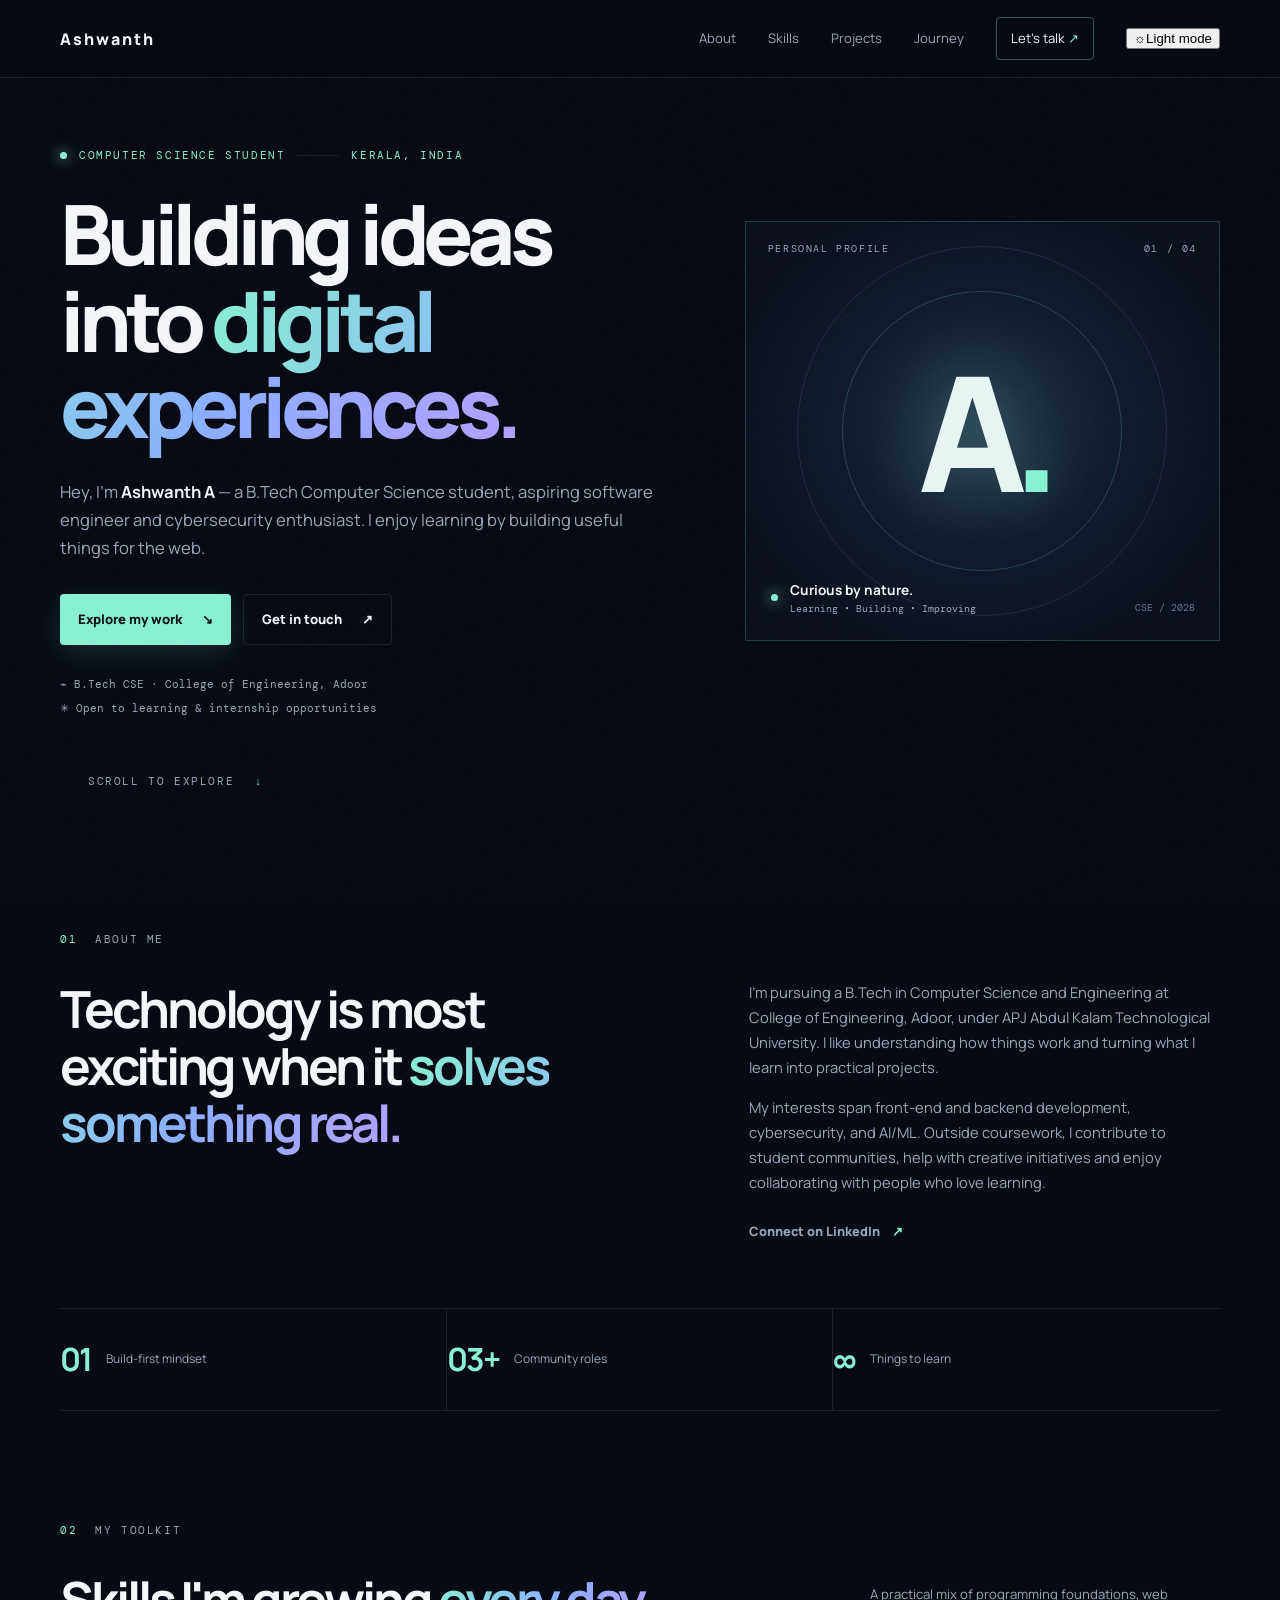
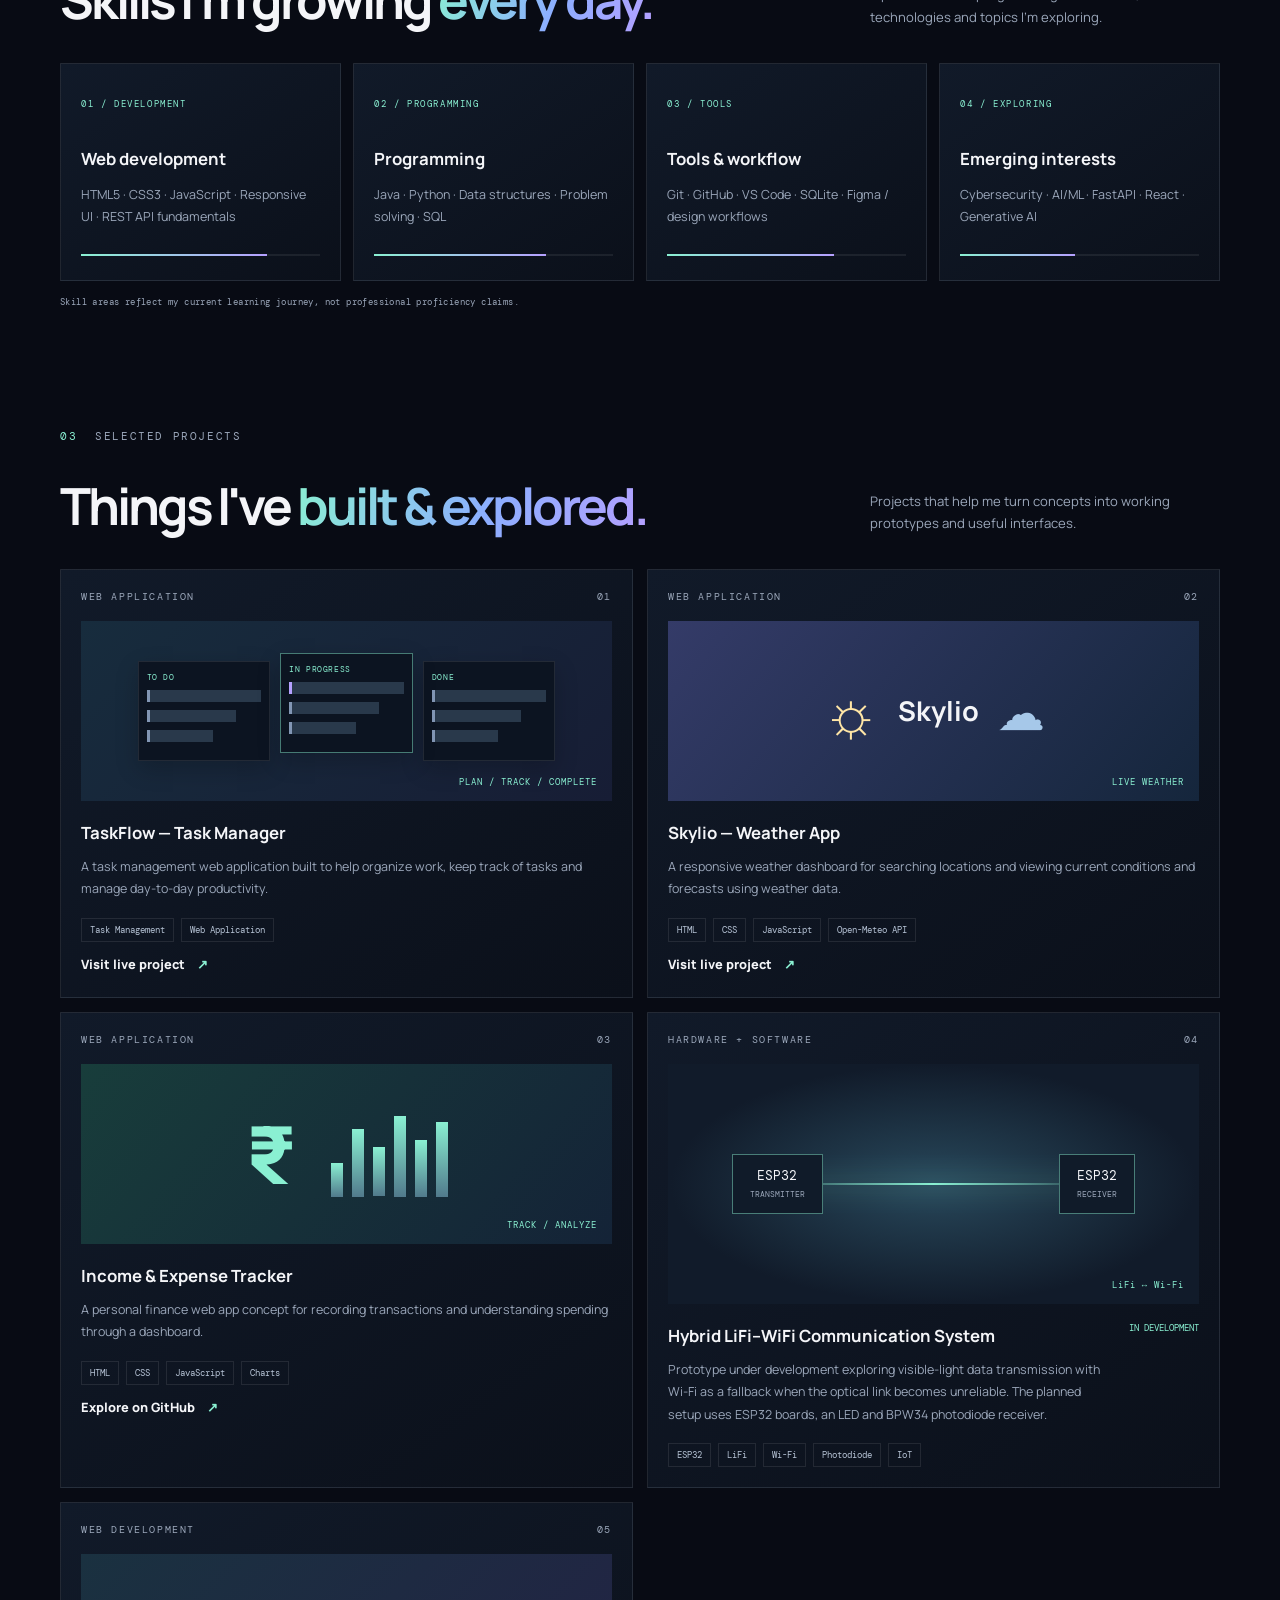
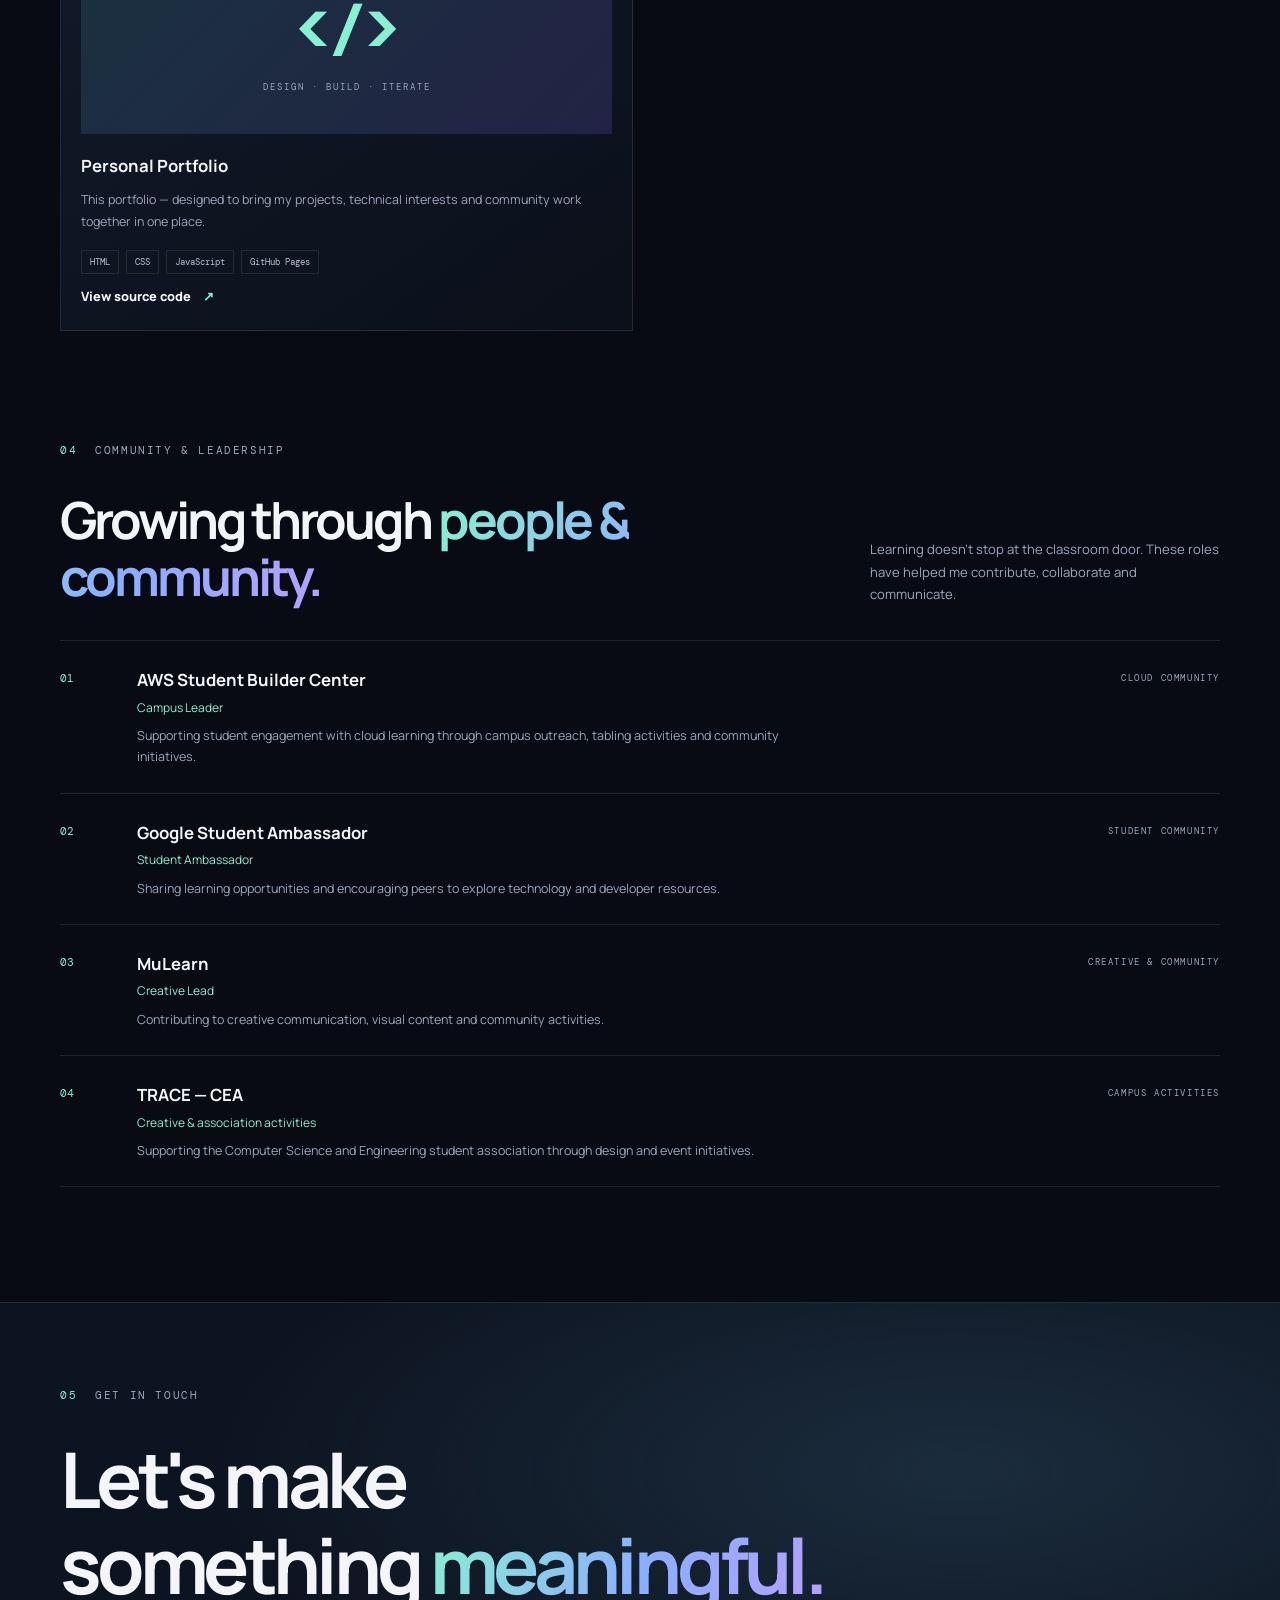
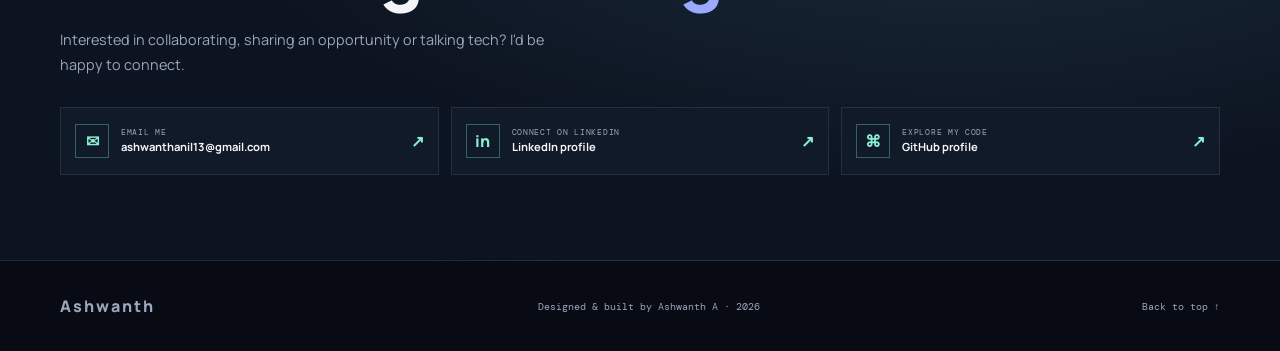
==== commit 097eba72: "Add dark and light theme toggle" ====
--- a/index.html
+++ b/index.html
@@ -20,6 +20,7 @@
     <nav class="nav" aria-label="Main navigation">
       <a href="#about">About</a><a href="#skills">Skills</a><a href="#projects">Projects</a><a href="#journey">Journey</a>
       <a class="nav-cta" href="#contact">Let's talk <span>↗</span></a>
+      <button class="theme-toggle" type="button" aria-label="Switch to light mode" title="Switch theme"><span class="theme-icon" aria-hidden="true">☼</span><span class="theme-label">Light mode</span></button>
     </nav>
   </header>
 
--- a/style.css
+++ b/style.css
@@ -22,3 +22,23 @@
 .reveal{transition:opacity .38s ease,transform .38s ease}
 @media(max-width:650px){.contact-options{grid-template-columns:1fr}.task-board{min-height:85px}}
 @media(prefers-reduced-motion:reduce){.taskflow-visual *{animation:none!important;transition:none!important}}
+
+
+/* Refined motion system */
+html{scroll-behavior:smooth}
+.nav a{position:relative}
+.nav a:not(.nav-cta)::after{content:"";position:absolute;left:0;right:100%;bottom:-7px;height:1px;background:var(--mint);transition:right .28s ease}
+.nav a:not(.nav-cta):hover::after{right:0}
+.project-card{transform:translateY(0);transition:transform .32s cubic-bezier(.2,.75,.25,1),border-color .32s ease,box-shadow .32s ease}
+.project-card:hover{transform:translateY(-9px);border-color:#8af0d288;box-shadow:0 18px 42px #0005}
+.project-visual{transition:filter .35s ease,background-position .5s ease}
+.project-card:hover .project-visual{filter:brightness(1.13)}
+.project-visual .visual-tag{transition:transform .3s ease,color .3s ease}
+.project-card:hover .visual-tag{transform:translateY(-3px);color:#d4fff2}
+.skill-card{transition:transform .3s cubic-bezier(.2,.75,.25,1),border-color .3s ease,background .3s ease}
+.skill-card:hover{transform:translateY(-7px) scale(1.012);background:linear-gradient(145deg,#162438,#0c1422)}
+.contact-option{transition:transform .25s ease,border-color .25s ease,background .25s ease}
+.contact-option:hover{transform:translateY(-4px)}
+.reveal{opacity:0;transform:translateY(28px);transition:opacity .65s ease,transform .65s cubic-bezier(.2,.75,.25,1)}
+.reveal.visible{opacity:1;transform:translateY(0)}
+@media(prefers-reduced-motion:reduce){html{scroll-behavior:auto}.reveal,.project-card,.skill-card,.contact-option,.nav a::after{transition:none!important;transform:none!important}}
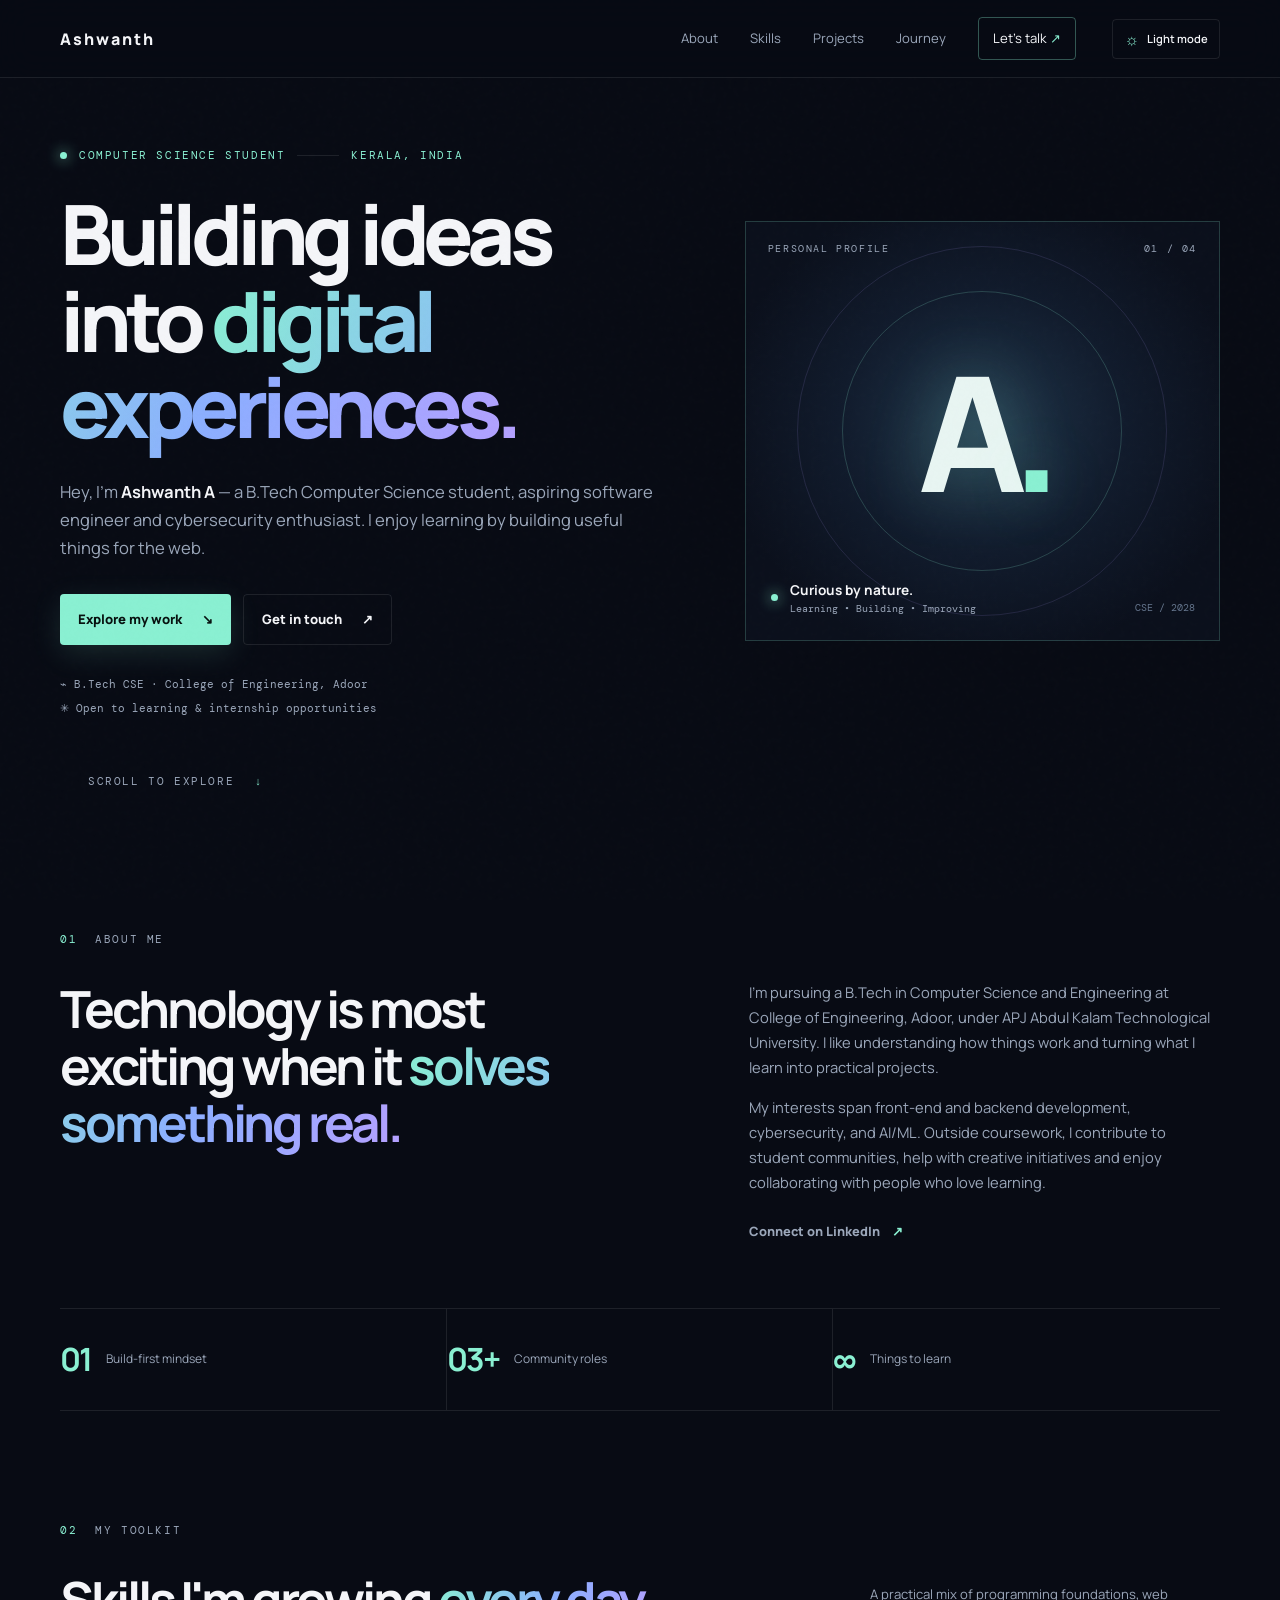
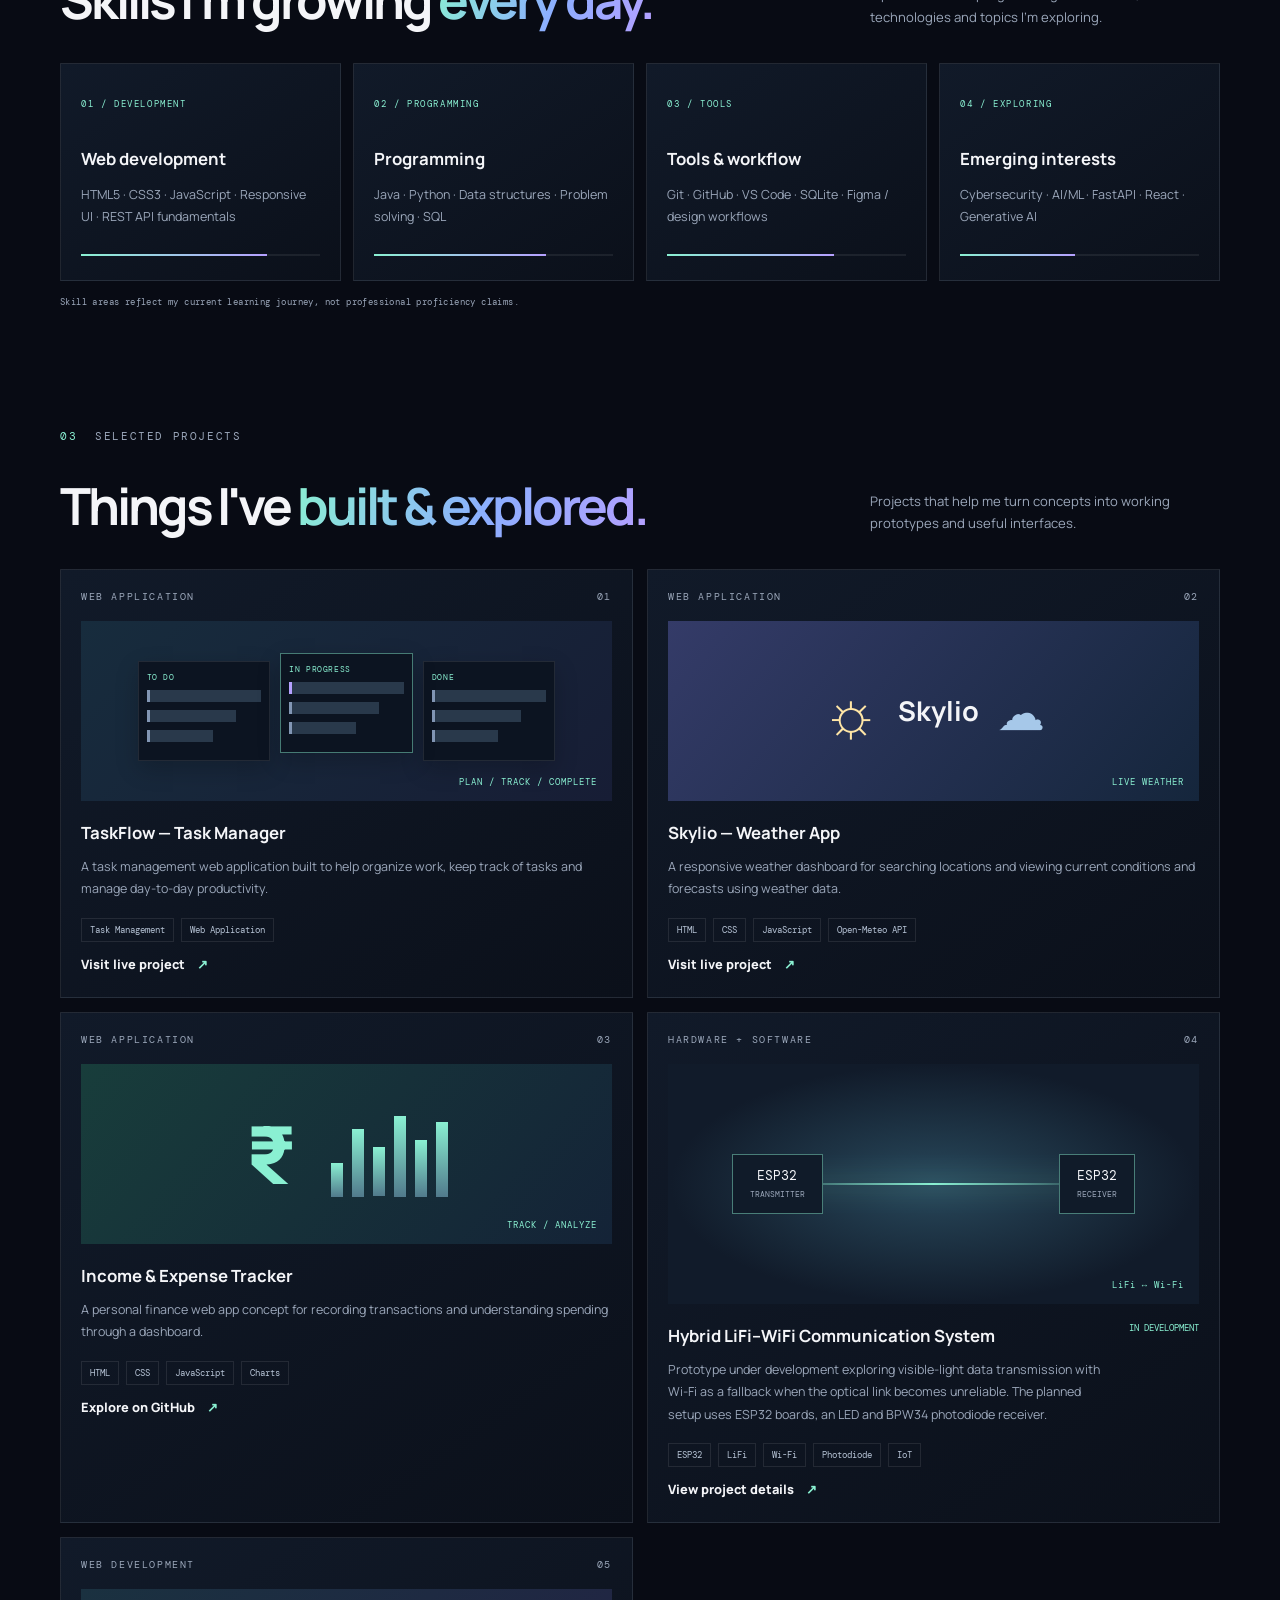
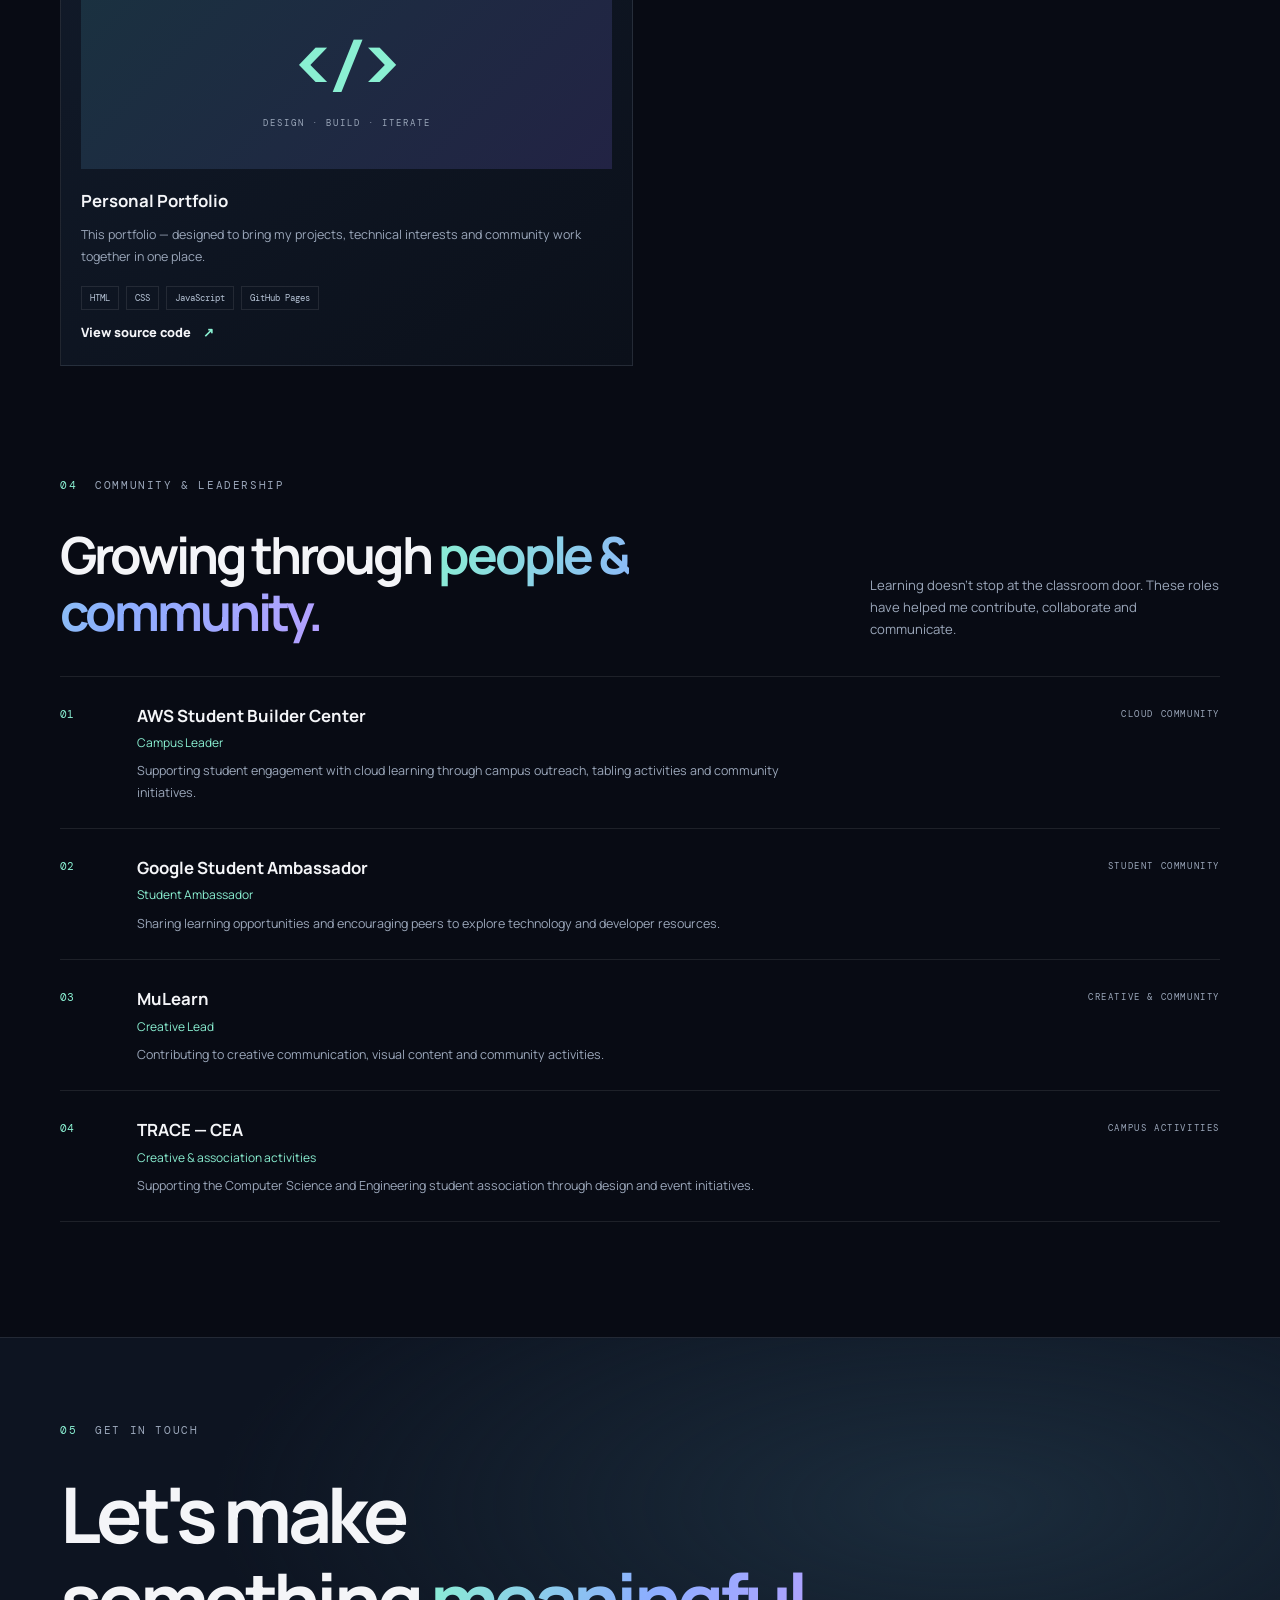
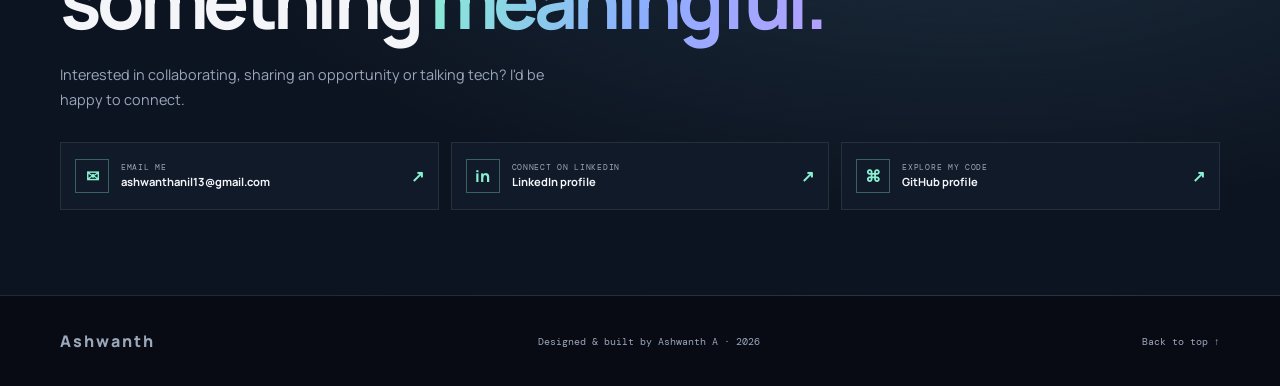
==== commit 2d9d7323: "Link Hybrid LiFi-WiFi card to project details page" ====
--- a/index.html
+++ b/index.html
@@ -108,6 +108,7 @@
           <div class="project-visual lifi-visual"><div class="light-beam"></div><span class="node node-tx">ESP32<br><small>TRANSMITTER</small></span><span class="node node-rx">ESP32<br><small>RECEIVER</small></span><span class="visual-tag">LiFi ↔ Wi-Fi</span></div>
           <div class="project-info"><div><h3>Hybrid LiFi–WiFi Communication System</h3><p>Prototype under development exploring visible-light data transmission with Wi-Fi as a fallback when the optical link becomes unreliable. The planned setup uses ESP32 boards, an LED and BPW34 photodiode receiver.</p></div><span class="status">IN DEVELOPMENT</span></div>
           <div class="tags"><span>ESP32</span><span>LiFi</span><span>Wi-Fi</span><span>Photodiode</span><span>IoT</span></div>
+          <a class="project-link" href="projects/hybrid-lifi-wifi/index.html">View project details <span>↗</span></a>
         </article>
         <article class="project-card reveal">
           <div class="project-meta"><span>WEB DEVELOPMENT</span><span>05</span></div>
--- a/style.css
+++ b/style.css
@@ -42,3 +42,52 @@
 .reveal{opacity:0;transform:translateY(28px);transition:opacity .65s ease,transform .65s cubic-bezier(.2,.75,.25,1)}
 .reveal.visible{opacity:1;transform:translateY(0)}
 @media(prefers-reduced-motion:reduce){html{scroll-behavior:auto}.reveal,.project-card,.skill-card,.contact-option,.nav a::after{transition:none!important;transform:none!important}}
+
+
+/* Light theme palette and accessible theme toggle */
+:root[data-theme="light"]{
+  --bg:#f5f7fb;
+  --surface:#ffffff;
+  --surface2:#eaf0f7;
+  --text:#172033;
+  --muted:#5d6a7d;
+  --line:#17203320;
+  --mint:#087f68;
+  --blue:#3769bd;
+  --purple:#7655bd;
+}
+:root[data-theme="light"] body:before{opacity:.32;background-image:linear-gradient(#17203309 1px,transparent 1px),linear-gradient(90deg,#17203309 1px,transparent 1px)}
+:root[data-theme="light"] .header{background:#f5f7fbeF;border-bottom-color:var(--line)}
+:root[data-theme="light"] .nav{color:#526078}
+:root[data-theme="light"] .nav-cta{color:var(--text);border-color:#087f6855}
+:root[data-theme="light"] .hero-visual{background:radial-gradient(ellipse at 50% 48%,#dcece9 0,#edf2f8 48%,#f8faff 80%);border-color:#087f6840}
+:root[data-theme="light"] .monogram{color:#26374d;text-shadow:0 0 55px #087f6820}
+:root[data-theme="light"] .orbit{border-color:#087f6830}
+:root[data-theme="light"] .orbit-two{border-color:#7655bd25}
+:root[data-theme="light"] .visual-index{color:#68778c}
+:root[data-theme="light"] .skill-card,
+:root[data-theme="light"] .project-card{background:linear-gradient(145deg,#fff,#f0f4f9);border-color:#17203320}
+:root[data-theme="light"] .skill-card:hover,
+:root[data-theme="light"] .project-card:hover{border-color:#087f6870;box-shadow:0 16px 38px #17203312}
+:root[data-theme="light"] .tags span{color:#526078;border-color:#17203325}
+:root[data-theme="light"] .node{background:#f5f8fc;color:#1d2b3f;border-color:#087f6870}
+:root[data-theme="light"] .node small{color:#64748b}
+:root[data-theme="light"] .lifi-visual{background:radial-gradient(ellipse,#d6e8eb,#eaf0f7 72%)}
+:root[data-theme="light"] .expense-visual{background:linear-gradient(130deg,#dcefe9,#e6eef8)}
+:root[data-theme="light"] .weather-visual{background:linear-gradient(130deg,#e2e8fa,#dceaf5)}
+:root[data-theme="light"] .portfolio-visual{background:linear-gradient(135deg,#e1eff0,#e9e5f8)}
+:root[data-theme="light"] .taskflow-visual{background:linear-gradient(135deg,#e0edf0,#e8e9f8)}
+:root[data-theme="light"] .task-board{background:#fff;border-color:#17203320;box-shadow:0 8px 22px #17203310}
+:root[data-theme="light"] .task-board i{background:#dce4ed}
+:root[data-theme="light"] .contact-section{background:radial-gradient(ellipse at 75% 30%,#dce8ef 0,transparent 55%),#edf2f8}
+:root[data-theme="light"] .contact-option{background:#fff;border-color:#17203320}
+:root[data-theme="light"] .contact-option:hover{background:#f5faf9;border-color:#087f6870}
+:root[data-theme="light"] .footer{color:#64748b}
+:root[data-theme="light"] .secondary{border-color:#17203330}
+:root[data-theme="light"] .primary{color:#fff;background:#087f68}
+.theme-toggle{display:inline-flex;align-items:center;gap:8px;margin-left:4px;padding:8px 11px;border:1px solid var(--line);border-radius:4px;background:transparent;color:var(--text);font:600 .7rem var(--display);cursor:pointer;white-space:nowrap;transition:background .2s,border-color .2s,transform .2s}
+.theme-toggle:hover{border-color:var(--mint);transform:translateY(-2px)}
+.theme-icon{font-size:1rem;color:var(--mint)}
+:root[data-theme="light"] .theme-toggle{color:#172033;border-color:#17203330}
+@media(max-width:650px){.theme-toggle{align-self:center;justify-content:center;margin:8px 0 0;width:100%}}
+@media(prefers-reduced-motion:reduce){.theme-toggle{transition:none}}
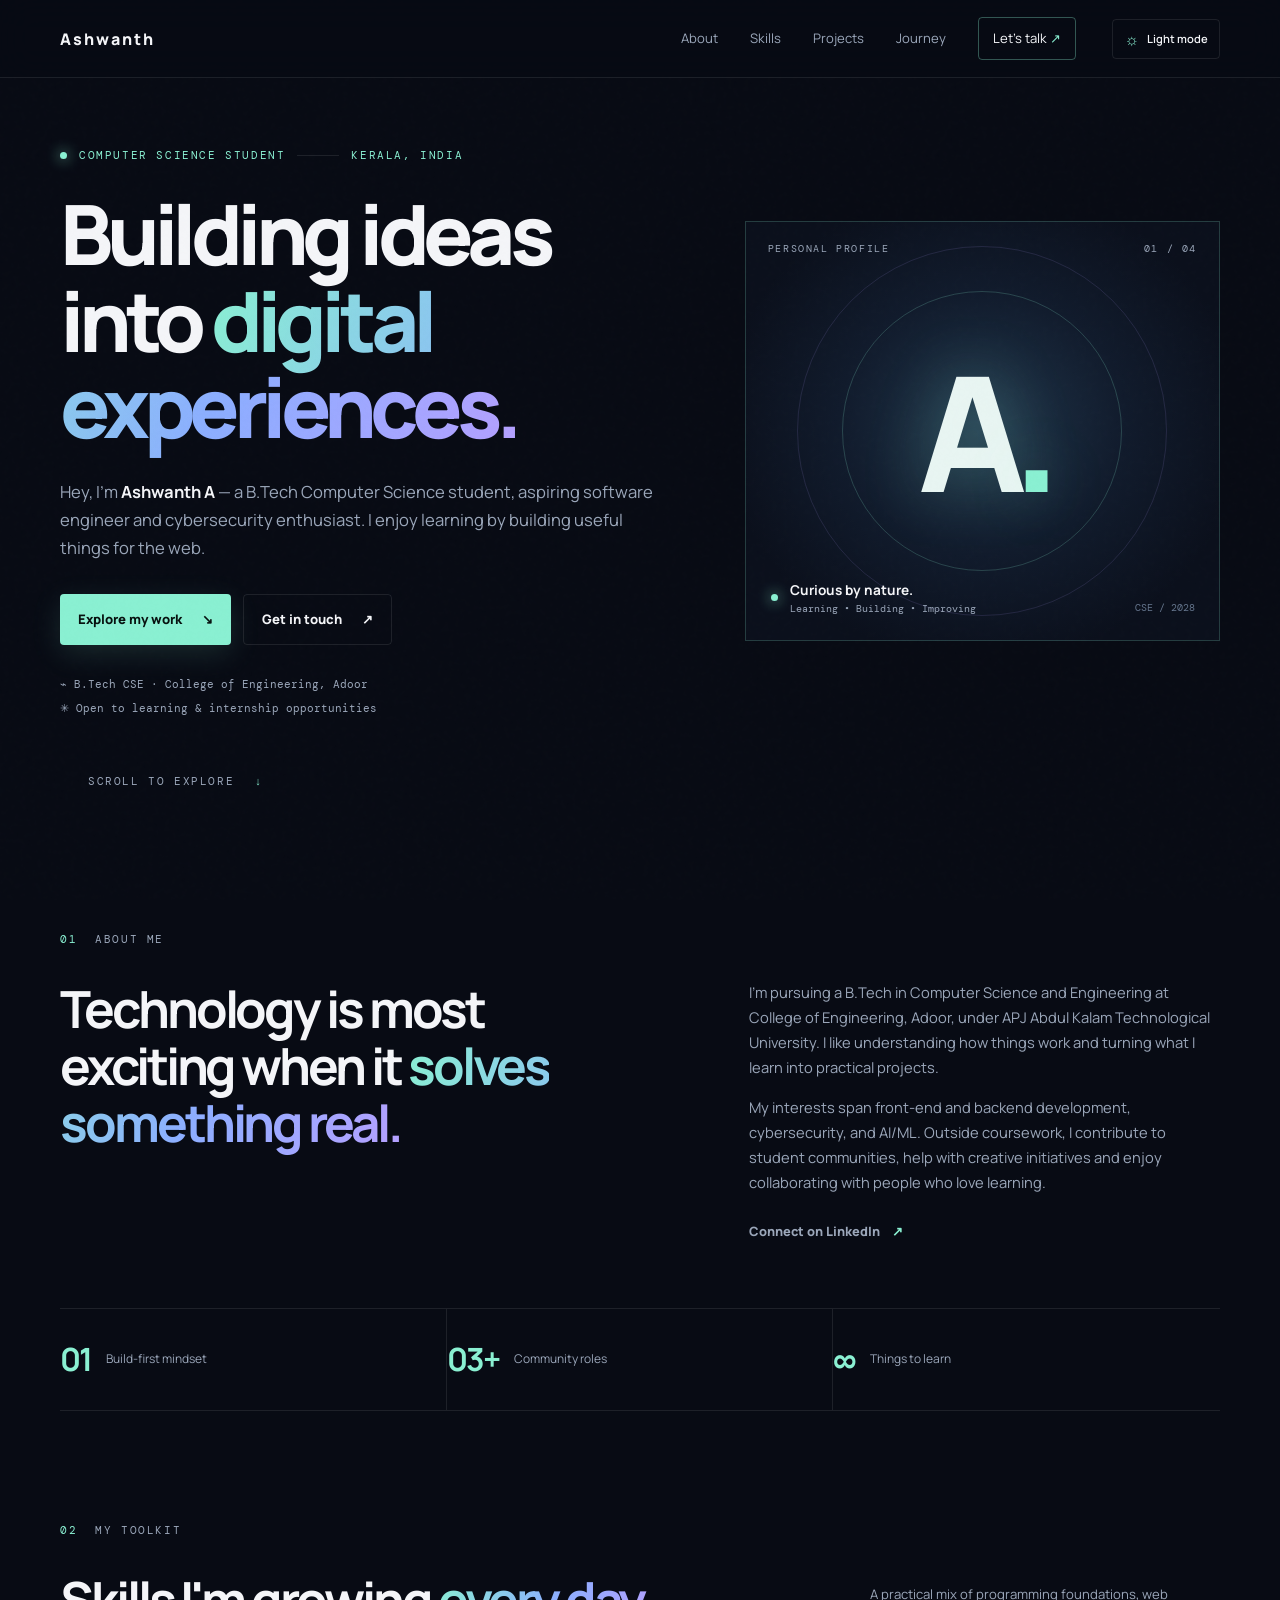
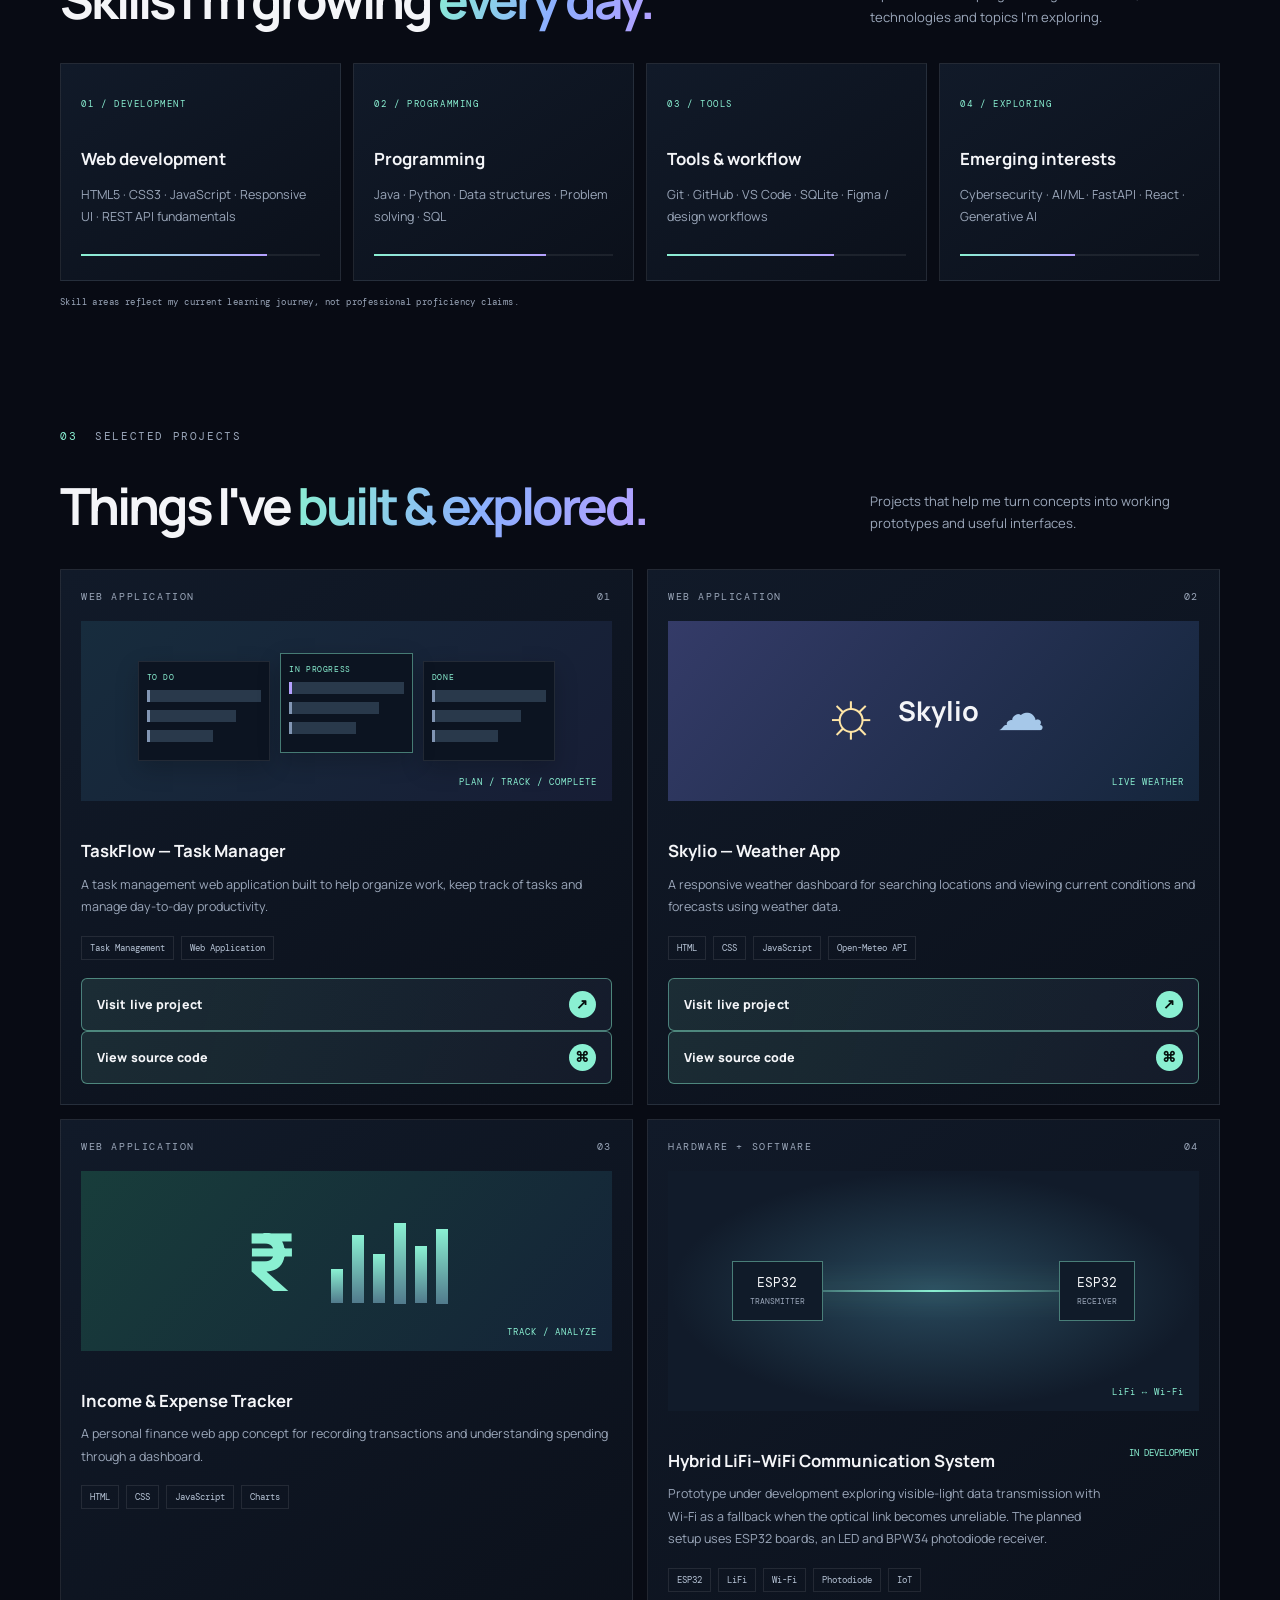
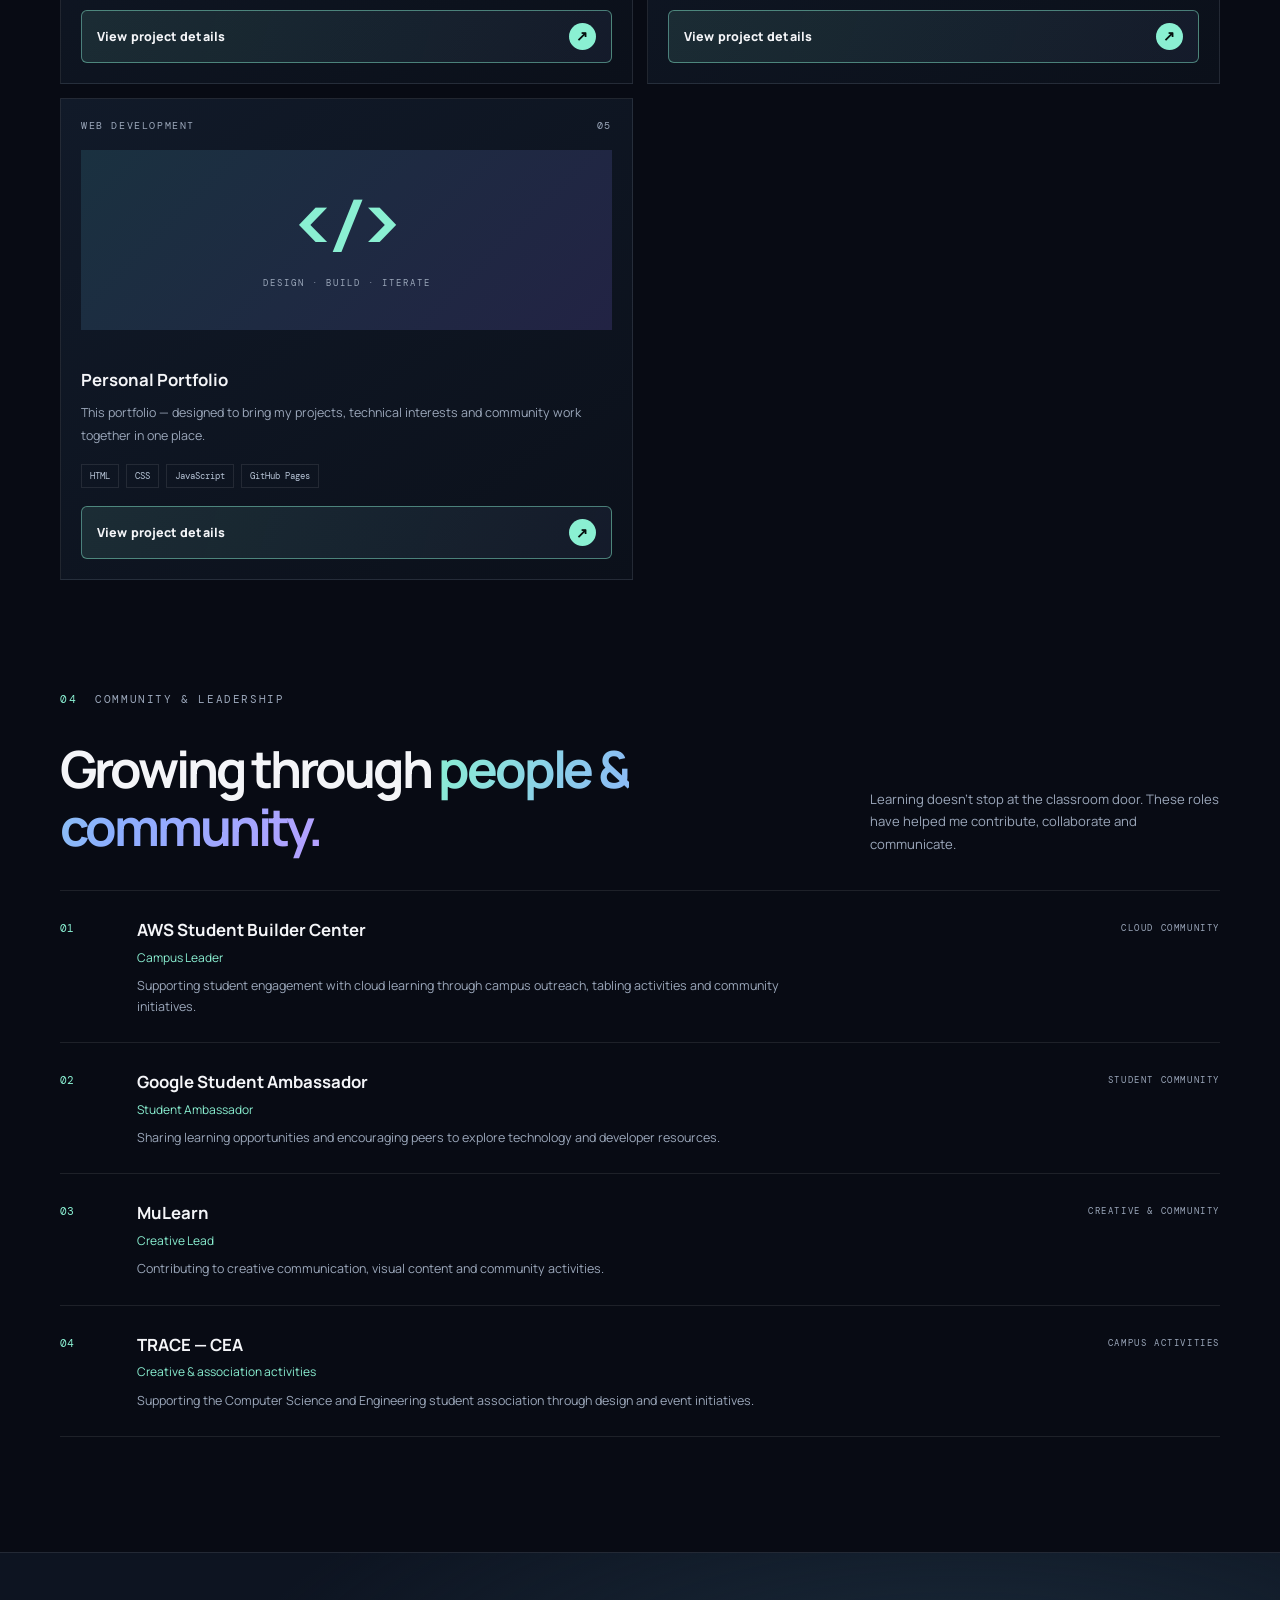
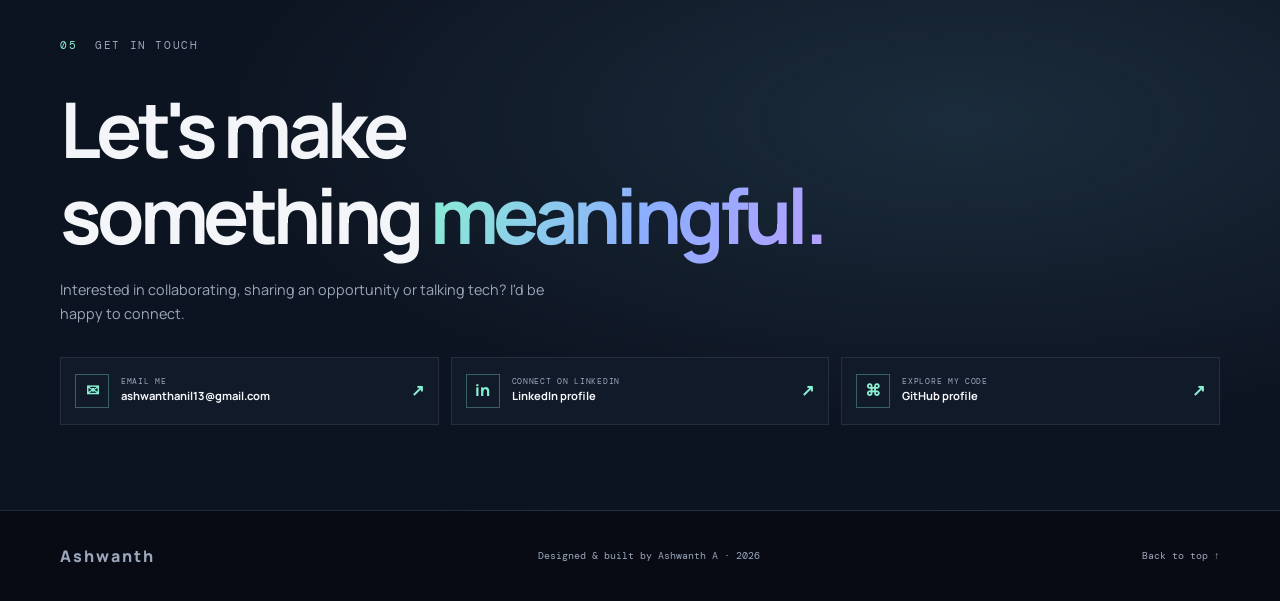
==== commit 76610e71: "Make project cards clickable and add separate live and source actions" ====
--- a/index.html
+++ b/index.html
@@ -77,7 +77,7 @@
       <div class="section-label"><span>03</span><span>SELECTED PROJECTS</span></div>
       <div class="section-heading"><h2>Things I've <span class="gradient">built & explored.</span></h2><p>Projects that help me turn concepts into working prototypes and useful interfaces.</p></div>
       <div class="projects-grid">
-        <article class="project-card reveal">
+        <article class="project-card reveal" data-card-link="https://ashwanth-a.github.io/taskflow-task-manager/" tabindex="0" role="link" aria-label="Open TaskFlow live project">
           <div class="project-meta"><span>WEB APPLICATION</span><span>01</span></div>
           <div class="project-visual taskflow-visual">
             <div class="task-board"><span>TO DO</span><i></i><i></i><i></i></div>
@@ -87,35 +87,35 @@
           </div>
           <div class="project-info"><div><h3>TaskFlow — Task Manager</h3><p>A task management web application built to help organize work, keep track of tasks and manage day-to-day productivity.</p></div></div>
           <div class="tags"><span>Task Management</span><span>Web Application</span></div>
-          <a class="project-link" href="https://ashwanth-a.github.io/taskflow-task-manager/" target="_blank" rel="noreferrer">Visit live project <span>↗</span></a>
+          <div class="project-actions"><a class="project-link" href="https://ashwanth-a.github.io/taskflow-task-manager/" target="_blank" rel="noreferrer">Visit live project <span>↗</span></a><a class="project-link source-link" href="https://github.com/ashwanth-a/taskflow-task-manager" target="_blank" rel="noreferrer">View source code <span>⌘</span></a></div>
         </article>
-        <article class="project-card reveal">
+        <article class="project-card reveal" data-card-link="https://ashwanth-a.github.io/weather-app/" tabindex="0" role="link" aria-label="Open Skylio live project">
           <div class="project-meta"><span>WEB APPLICATION</span><span>02</span></div>
           <div class="project-visual weather-visual"><span class="sun">☼</span><strong>Skylio</strong><span class="weather-cloud">☁</span><span class="visual-tag">LIVE WEATHER</span></div>
           <div class="project-info"><div><h3>Skylio — Weather App</h3><p>A responsive weather dashboard for searching locations and viewing current conditions and forecasts using weather data.</p></div></div>
           <div class="tags"><span>HTML</span><span>CSS</span><span>JavaScript</span><span>Open-Meteo API</span></div>
-          <a class="project-link" href="https://ashwanth-a.github.io/weather-app/" target="_blank" rel="noreferrer">Visit live project <span>↗</span></a>
+          <div class="project-actions"><a class="project-link" href="https://ashwanth-a.github.io/weather-app/" target="_blank" rel="noreferrer">Visit live project <span>↗</span></a><a class="project-link source-link" href="https://github.com/ashwanth-a/weather-app" target="_blank" rel="noreferrer">View source code <span>⌘</span></a></div>
         </article>
-        <article class="project-card reveal">
+        <article class="project-card reveal" data-card-link="projects/income-expense-tracker/index.html" tabindex="0" role="link" aria-label="View Income and Expense Tracker project details">
           <div class="project-meta"><span>WEB APPLICATION</span><span>03</span></div>
           <div class="project-visual expense-visual"><span class="currency">₹</span><div class="bars"><i></i><i></i><i></i><i></i><i></i><i></i></div><span class="visual-tag">TRACK / ANALYZE</span></div>
           <div class="project-info"><div><h3>Income & Expense Tracker</h3><p>A personal finance web app concept for recording transactions and understanding spending through a dashboard.</p></div></div>
           <div class="tags"><span>HTML</span><span>CSS</span><span>JavaScript</span><span>Charts</span></div>
-          <a class="project-link" href="https://github.com/ashwanth-a" target="_blank" rel="noreferrer">Explore on GitHub <span>↗</span></a>
+          <a class="project-link" href="projects/income-expense-tracker/index.html">View project details <span>↗</span></a>
         </article>
-        <article class="project-card reveal">
+        <article class="project-card reveal" data-card-link="projects/hybrid-lifi-wifi/index.html" tabindex="0" role="link" aria-label="View Hybrid LiFi WiFi project details">
           <div class="project-meta"><span>HARDWARE + SOFTWARE</span><span>04</span></div>
           <div class="project-visual lifi-visual"><div class="light-beam"></div><span class="node node-tx">ESP32<br><small>TRANSMITTER</small></span><span class="node node-rx">ESP32<br><small>RECEIVER</small></span><span class="visual-tag">LiFi ↔ Wi-Fi</span></div>
           <div class="project-info"><div><h3>Hybrid LiFi–WiFi Communication System</h3><p>Prototype under development exploring visible-light data transmission with Wi-Fi as a fallback when the optical link becomes unreliable. The planned setup uses ESP32 boards, an LED and BPW34 photodiode receiver.</p></div><span class="status">IN DEVELOPMENT</span></div>
           <div class="tags"><span>ESP32</span><span>LiFi</span><span>Wi-Fi</span><span>Photodiode</span><span>IoT</span></div>
           <a class="project-link" href="projects/hybrid-lifi-wifi/index.html">View project details <span>↗</span></a>
         </article>
-        <article class="project-card reveal">
+        <article class="project-card reveal" data-card-link="projects/personal-portfolio/index.html" tabindex="0" role="link" aria-label="View Personal Portfolio project details">
           <div class="project-meta"><span>WEB DEVELOPMENT</span><span>05</span></div>
           <div class="project-visual portfolio-visual"><span> &lt;/&gt; </span><small>DESIGN · BUILD · ITERATE</small></div>
           <div class="project-info"><div><h3>Personal Portfolio</h3><p>This portfolio — designed to bring my projects, technical interests and community work together in one place.</p></div></div>
           <div class="tags"><span>HTML</span><span>CSS</span><span>JavaScript</span><span>GitHub Pages</span></div>
-          <a class="project-link" href="https://github.com/ashwanth-a/ash-portfolio" target="_blank" rel="noreferrer">View source code <span>↗</span></a>
+          <a class="project-link" href="projects/personal-portfolio/index.html">View project details <span>↗</span></a>
         </article>
       </div>
     </section>
--- a/style.css
+++ b/style.css
@@ -91,3 +91,61 @@
 :root[data-theme="light"] .theme-toggle{color:#172033;border-color:#17203330}
 @media(max-width:650px){.theme-toggle{align-self:center;justify-content:center;margin:8px 0 0;width:100%}}
 @media(prefers-reduced-motion:reduce){.theme-toggle{transition:none}}
+
+
+/* Clear, prominent project action buttons */
+.project-card{display:flex;flex-direction:column}
+.project-card .project-link{
+  width:100%;
+  min-height:48px;
+  display:flex;
+  align-items:center;
+  justify-content:space-between;
+  gap:14px;
+  margin-top:auto;
+  padding:12px 15px;
+  border:1px solid #8af0d277;
+  border-radius:6px;
+  background:linear-gradient(105deg,#8af0d21c,#8caeff12);
+  color:var(--text);
+  font-size:.78rem;
+  font-weight:800;
+  letter-spacing:.1px;
+  transition:transform .22s ease,border-color .22s ease,background .22s ease,box-shadow .22s ease;
+}
+.project-card .project-link span{
+  width:27px;
+  height:27px;
+  flex:none;
+  display:grid;
+  place-items:center;
+  border-radius:50%;
+  background:var(--mint);
+  color:#07110f;
+  font-size:.9rem;
+  transition:transform .22s ease;
+}
+.project-card .project-link:hover{
+  transform:translateY(-3px);
+  border-color:var(--mint);
+  background:linear-gradient(105deg,#8af0d233,#8caeff22);
+  box-shadow:0 8px 24px #8af0d21c;
+}
+.project-card .project-link:hover span{transform:translate(2px,-2px)}
+.project-card .tags{margin-bottom:18px}
+:root[data-theme="light"] .project-card .project-link{
+  color:#172033;
+  border-color:#087f6870;
+  background:linear-gradient(105deg,#087f6812,#3769bd0d);
+}
+:root[data-theme="light"] .project-card .project-link span{background:#087f68;color:#fff}
+:root[data-theme="light"] .project-card .project-link:hover{
+  background:linear-gradient(105deg,#087f6820,#3769bd16);
+  box-shadow:0 8px 24px #087f6815;
+}
+@media(max-width:650px){
+  .project-card .project-link{min-height:46px;padding:11px 13px}
+}
+@media(prefers-reduced-motion:reduce){
+  .project-card .project-link,.project-card .project-link span{transition:none}
+}
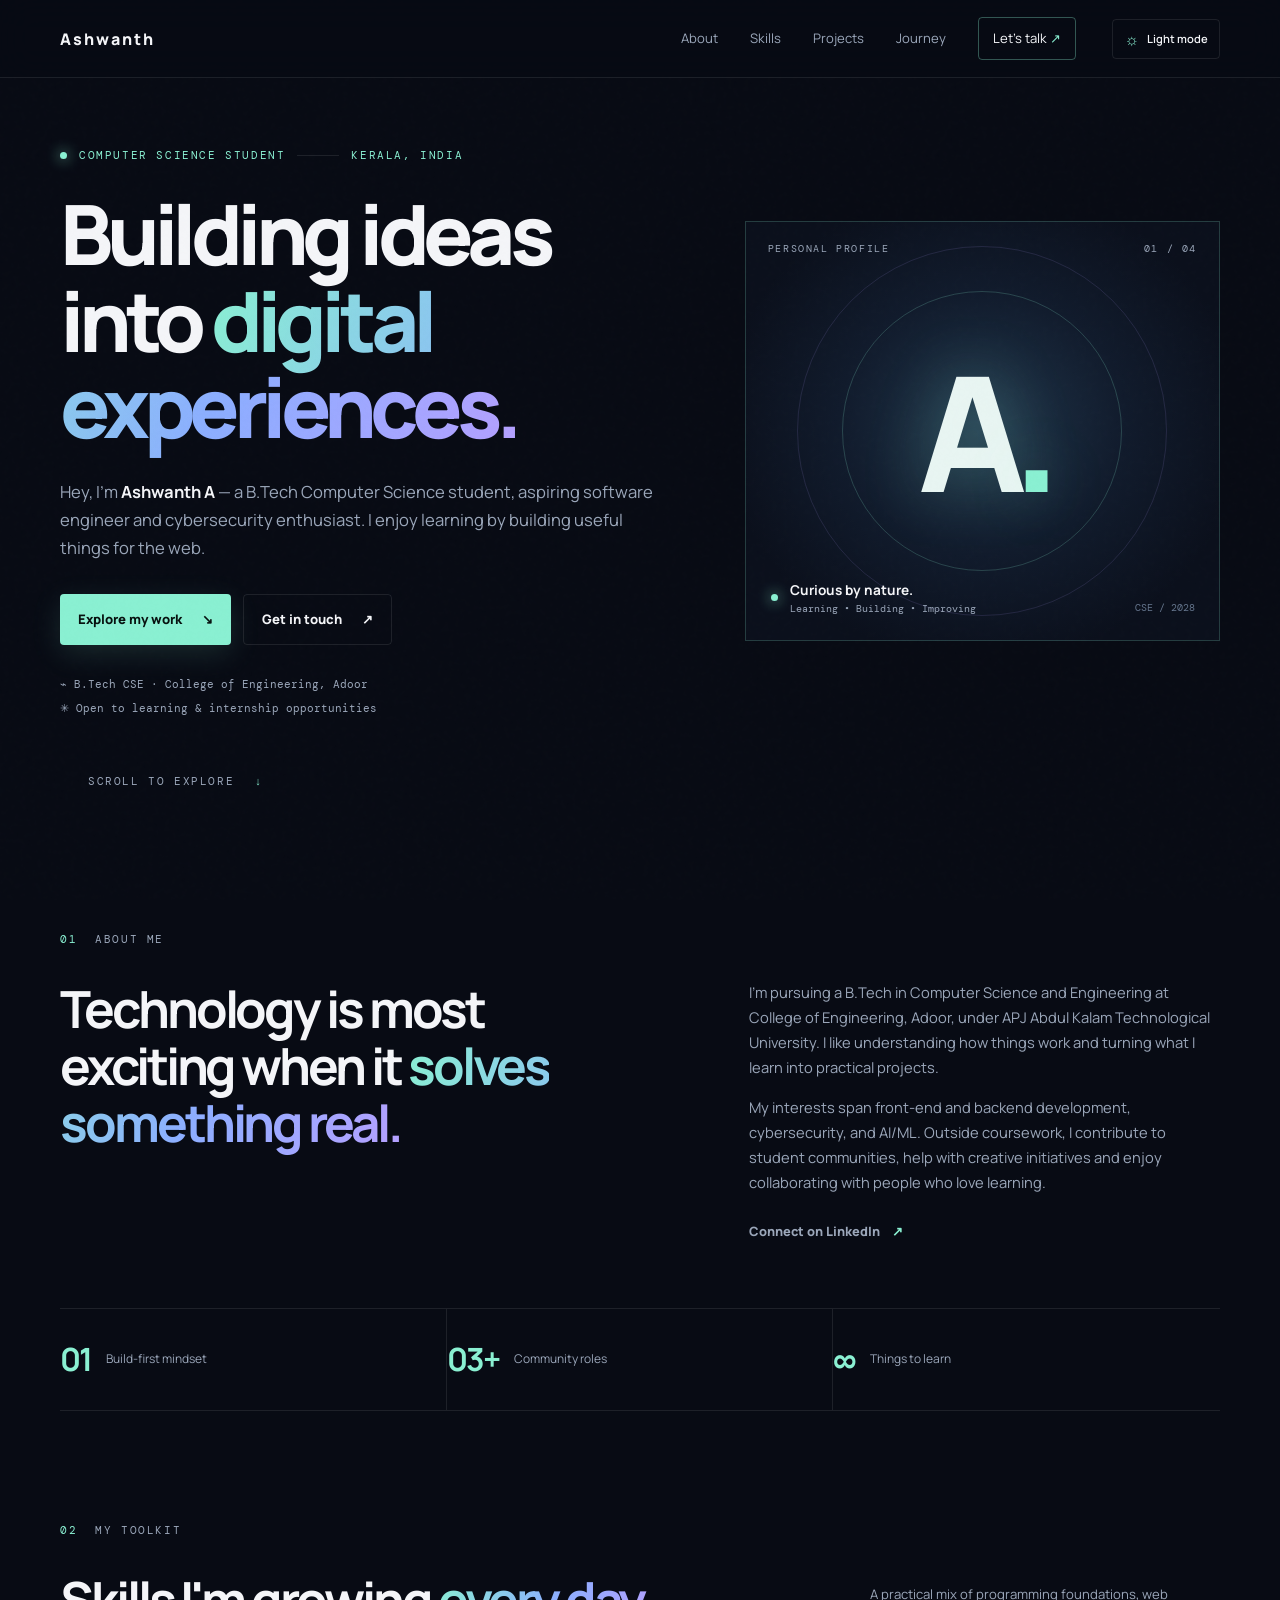
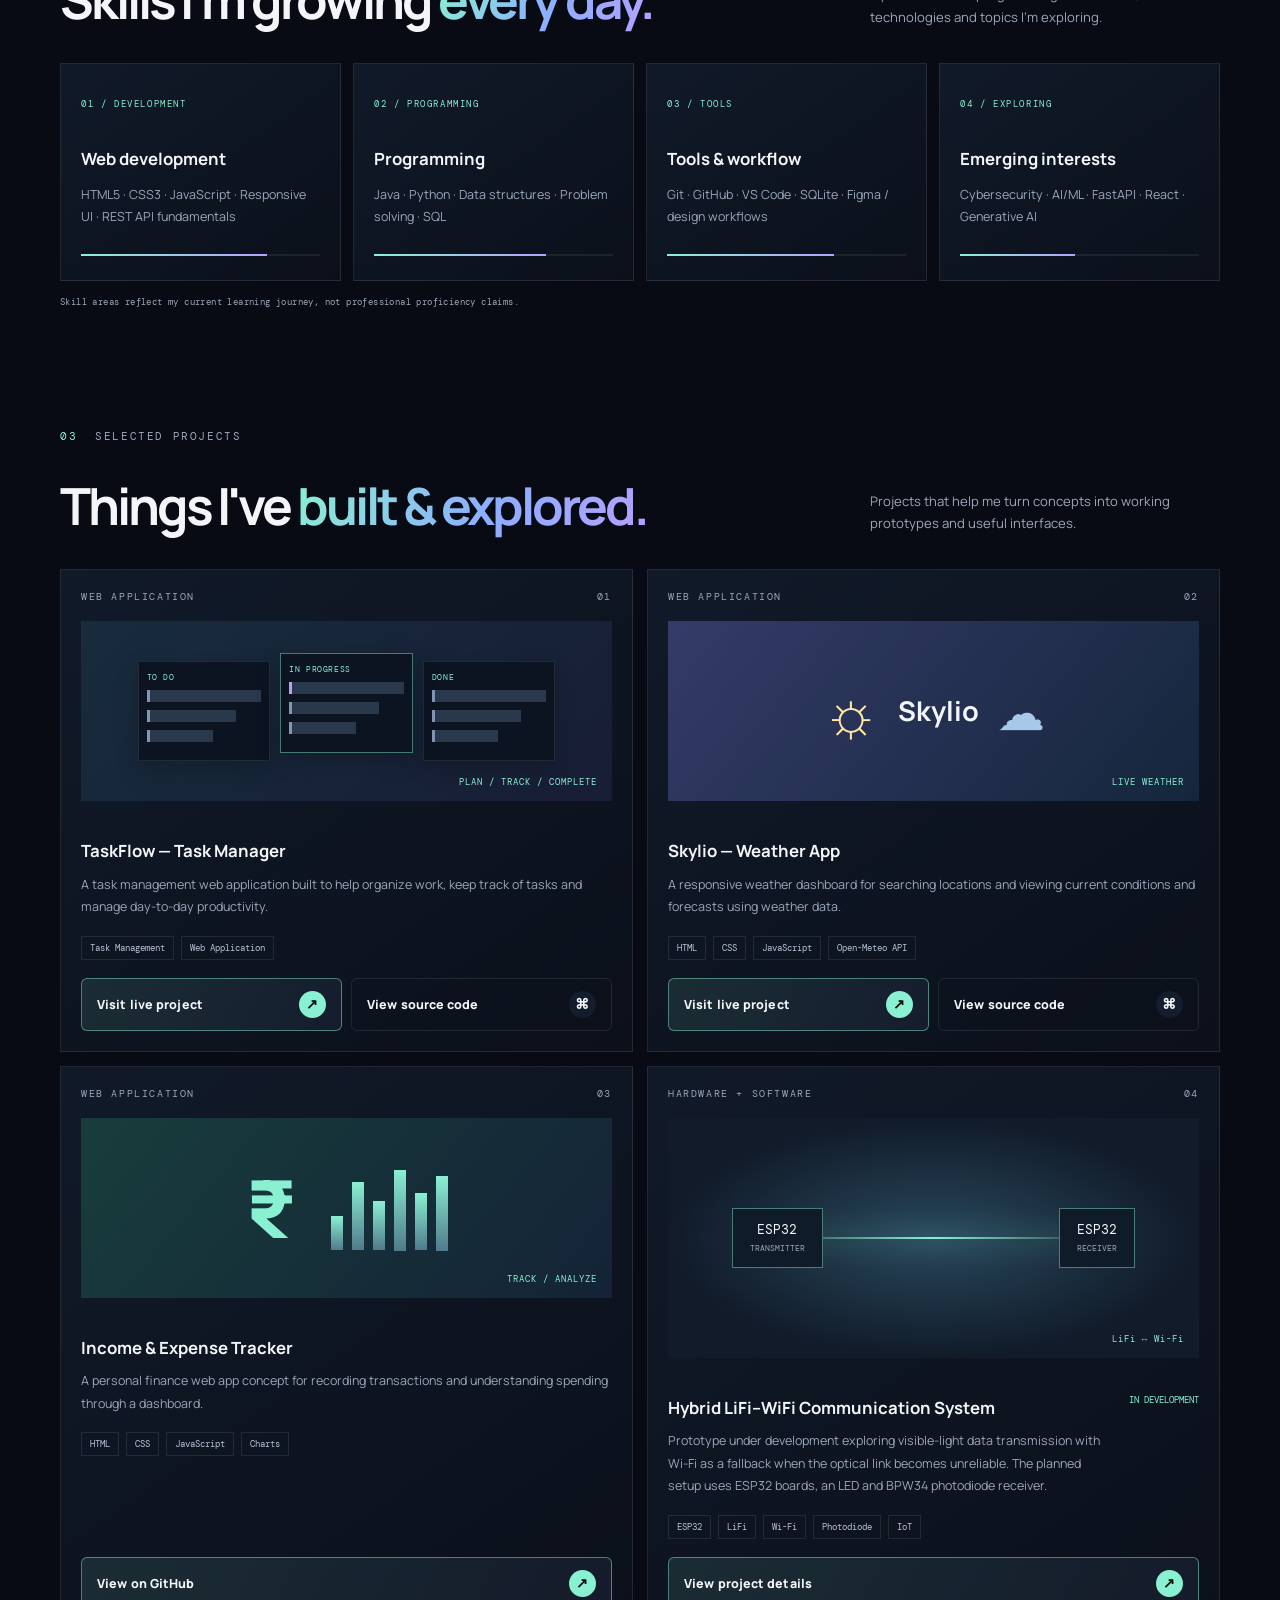
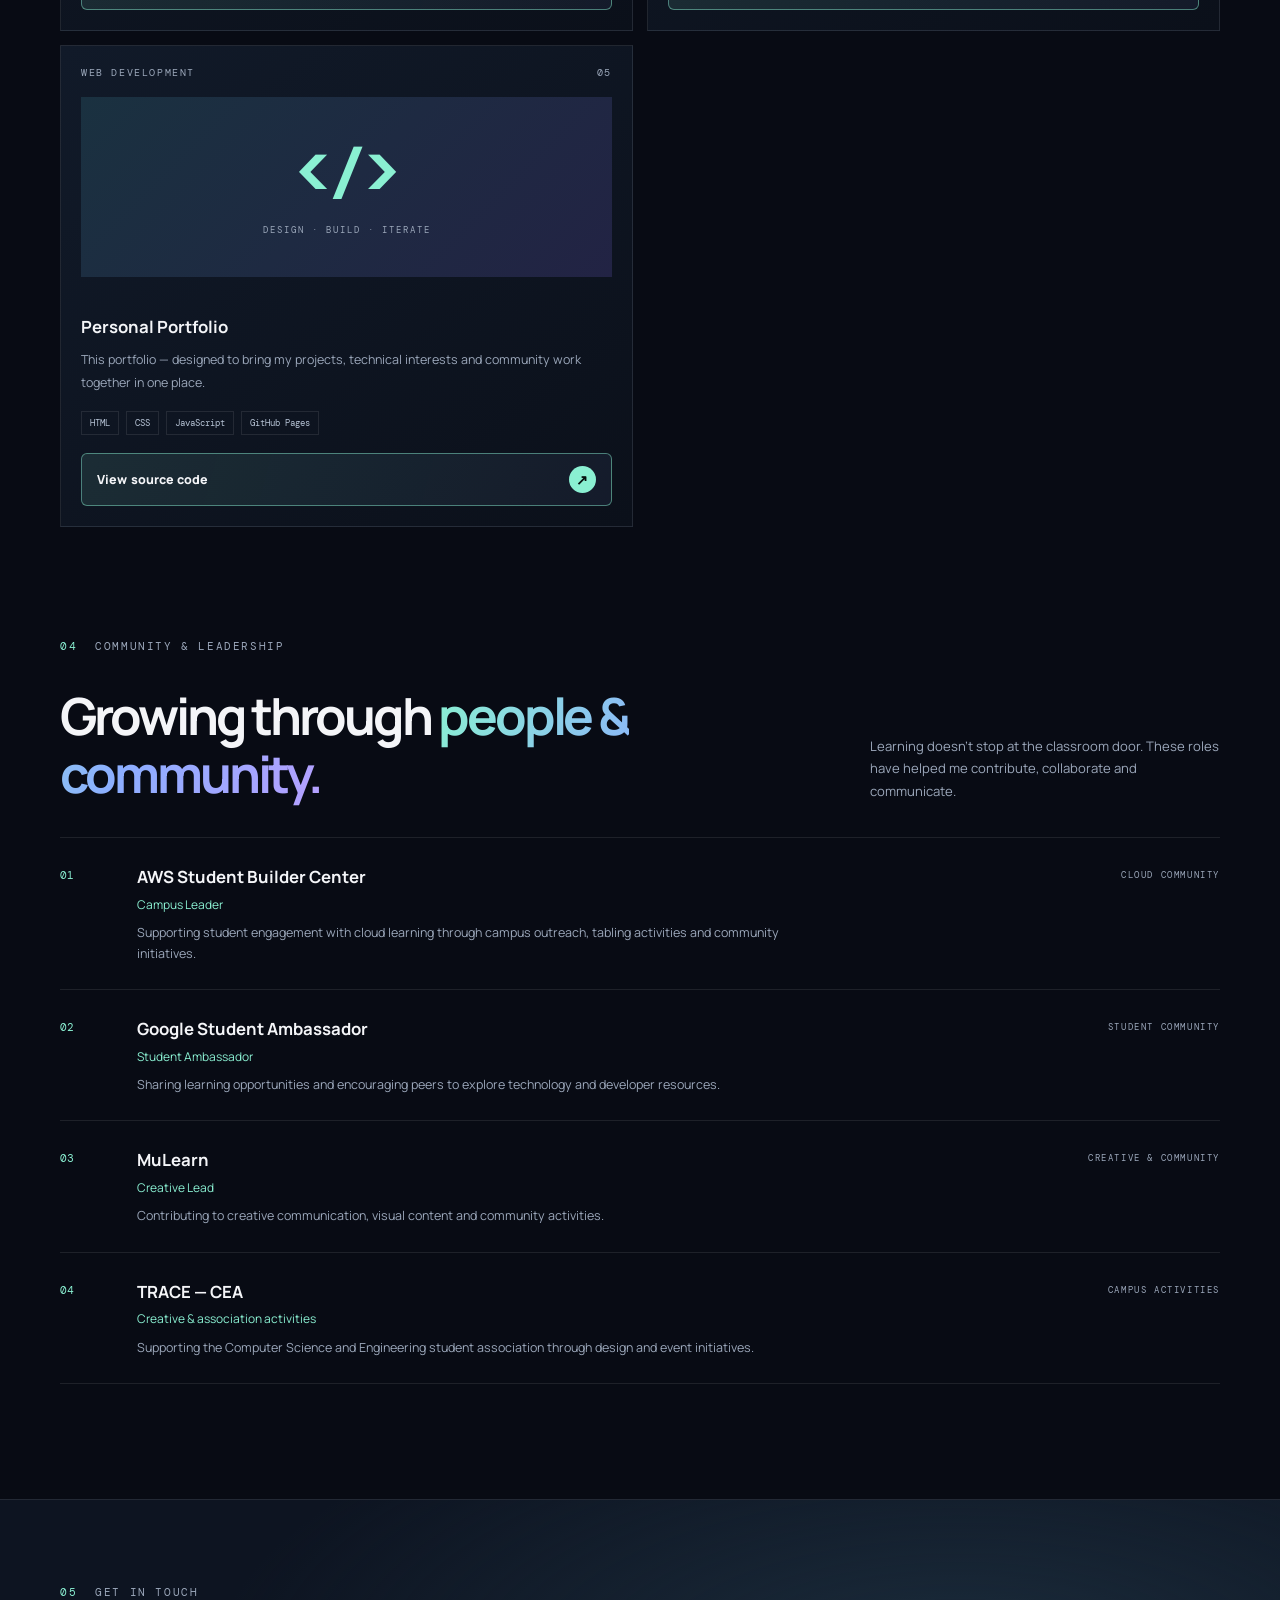
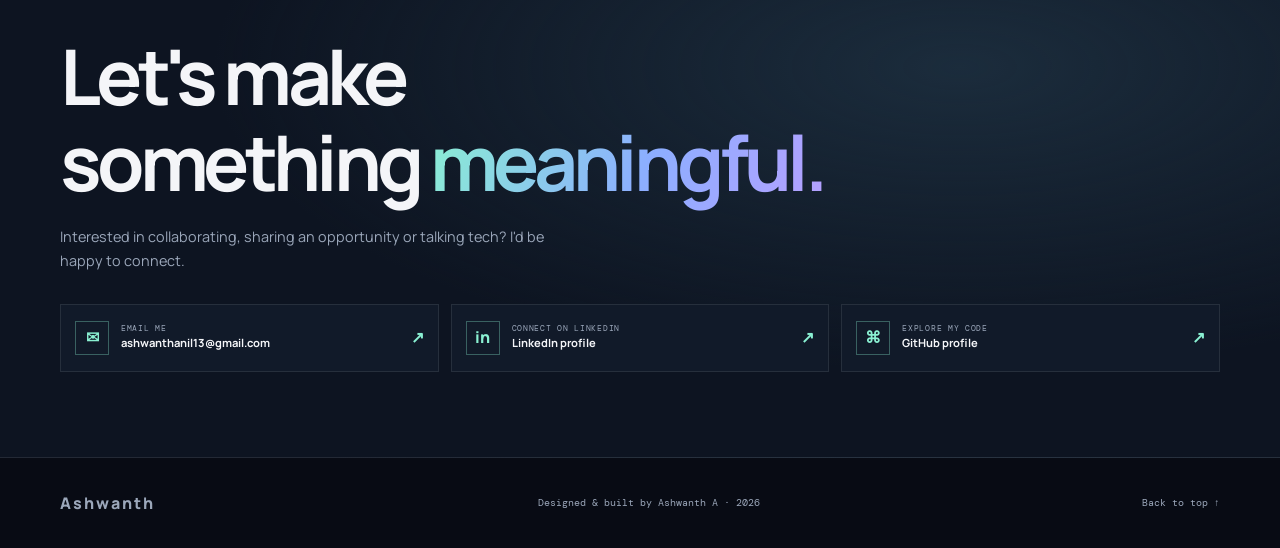
==== commit ab429886: "Link Income Tracker and Portfolio cards directly to GitHub repositories" ====
--- a/index.html
+++ b/index.html
@@ -101,7 +101,7 @@
           <div class="project-visual expense-visual"><span class="currency">₹</span><div class="bars"><i></i><i></i><i></i><i></i><i></i><i></i></div><span class="visual-tag">TRACK / ANALYZE</span></div>
           <div class="project-info"><div><h3>Income & Expense Tracker</h3><p>A personal finance web app concept for recording transactions and understanding spending through a dashboard.</p></div></div>
           <div class="tags"><span>HTML</span><span>CSS</span><span>JavaScript</span><span>Charts</span></div>
-          <a class="project-link" href="projects/income-expense-tracker/index.html">View project details <span>↗</span></a>
+          <a class="project-link" href="https://github.com/ashwanth-a/expense_tracker" target="_blank" rel="noreferrer">View on GitHub <span>↗</span></a>
         </article>
         <article class="project-card reveal" data-card-link="projects/hybrid-lifi-wifi/index.html" tabindex="0" role="link" aria-label="View Hybrid LiFi WiFi project details">
           <div class="project-meta"><span>HARDWARE + SOFTWARE</span><span>04</span></div>
@@ -115,7 +115,7 @@
           <div class="project-visual portfolio-visual"><span> &lt;/&gt; </span><small>DESIGN · BUILD · ITERATE</small></div>
           <div class="project-info"><div><h3>Personal Portfolio</h3><p>This portfolio — designed to bring my projects, technical interests and community work together in one place.</p></div></div>
           <div class="tags"><span>HTML</span><span>CSS</span><span>JavaScript</span><span>GitHub Pages</span></div>
-          <a class="project-link" href="projects/personal-portfolio/index.html">View project details <span>↗</span></a>
+          <a class="project-link" href="https://github.com/ashwanth-a/ash-portfolio" target="_blank" rel="noreferrer">View source code <span>↗</span></a>
         </article>
       </div>
     </section>
--- a/style.css
+++ b/style.css
@@ -149,3 +149,16 @@
 @media(prefers-reduced-motion:reduce){
   .project-card .project-link,.project-card .project-link span{transition:none}
 }
+
+
+/* Whole-card navigation and paired project actions */
+.project-card[data-card-link]{cursor:pointer}
+.project-card[data-card-link]:focus-visible{outline:2px solid var(--mint);outline-offset:4px}
+.project-actions{display:grid;grid-template-columns:1fr 1fr;gap:9px;margin-top:auto}
+.project-actions .project-link{margin-top:0;min-width:0}
+.project-actions .source-link{border-color:var(--line);background:transparent}
+.project-actions .source-link span{background:var(--surface2);color:var(--text)}
+.project-actions .source-link:hover{border-color:var(--mint);background:#8af0d211}
+:root[data-theme="light"] .project-actions .source-link{background:#ffffffa8;border-color:#1720332b}
+:root[data-theme="light"] .project-actions .source-link span{background:#e5edf3;color:#172033}
+@media(max-width:440px){.project-actions{grid-template-columns:1fr}}
